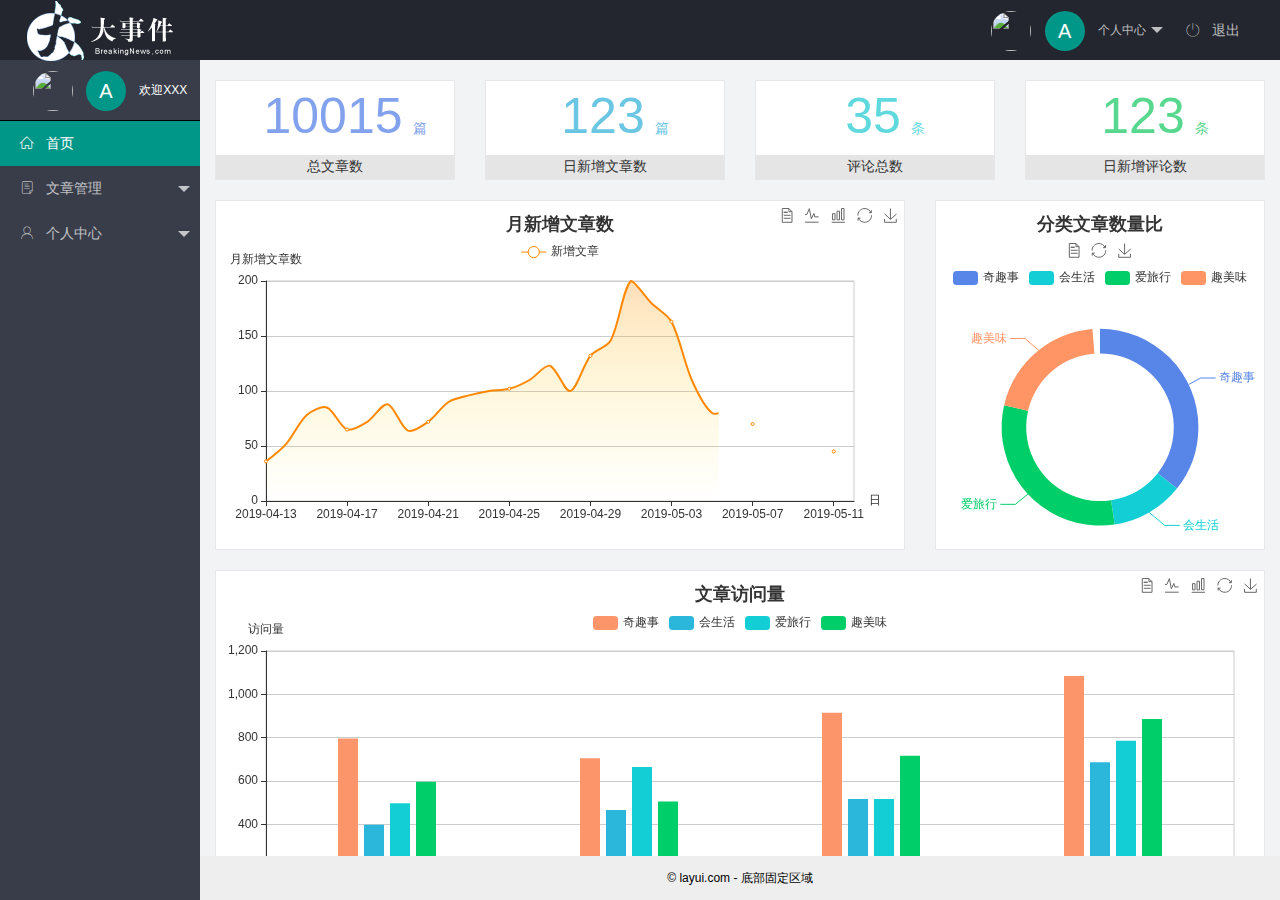
==== index.html @ 3a7b8285 "首页功能完成" ====
<!DOCTYPE html>
<html>

<head>
    <meta charset="utf-8">
    <meta name="viewport" content="width=device-width, initial-scale=1, maximum-scale=1">
    <title>layout 后台大布局 - Layui</title>
    <!-- 导入阿里图标库样式 -->
    <link rel="stylesheet" href="./assets/fonts/iconfont.css">
    <!-- 引入layui.css -->
    <link rel="stylesheet" href="./assets/lib/layui/css/layui.css">
    <!-- 引入本页面css -->
    <link rel="stylesheet" href="./assets/css/index.css">
</head>

<body class="layui-layout-body">
    <div class="layui-layout layui-layout-admin">
        <div class="layui-header">
            <!-- 1. -->
            <div class="layui-logo">
                <img src="./assets/images/logo.png" alt="">
            </div>
            <!-- 头部区域（可配合layui已有的水平导航） -->
            <ul class="layui-nav layui-layout-right">
                <li class="layui-nav-item">
                    <!-- 顶部头像区域 -->
                    <a href="javascript:;" class="userinfo">
                        <img src="http://t.cn/RCzsdCq" class="layui-nav-img">
                        <span class="text-avatar">A</span>
                        个人中心
                    </a>
                    <dl class="layui-nav-child">
                        <dd><a href="">基本资料</a></dd>
                        <dd><a href="">更换头像</a></dd>
                        <dd><a href="">重置密码</a></dd>
                    </dl>
                </li>
                <li class="layui-nav-item">

                    <a href="javascript:;" id="btnLogout">
                        <span class="iconfont icon-tuichu"></span>
                        退出
                    </a>
                </li>
            </ul>
        </div>

        <div class="layui-side layui-bg-black">
            <div class="layui-side-scroll">
                <!-- 侧边头像栏 -->
                <div class="userinfo">
                    <img src="http://t.cn/RCzsdCq" class="layui-nav-img">
                    <span class="text-avatar">A</span>
                    <span id="welcome">欢迎XXX</span>
                </div>
                <!-- 左侧导航区域（可配合layui已有的垂直导航） -->
                <ul class="layui-nav layui-nav-tree" lay-filter="test" lay-shrink="all">
                    <li class="layui-nav-item layui-this">
                        <a href="/home/dashboard.html" target="fm">
                            <span class="iconfont icon-home"></span>
                            首页
                        </a>
                    </li>
                    <!-- 删除类,不让默认展开,layui-nav-itemed -->
                    <li class="layui-nav-item">
                        <a class="" href="javascript:;">
                            <span class="iconfont icon-16"></span>
                            文章管理
                        </a>
                        <dl class="layui-nav-child">
                            <dd><a href="javascript:;"><i class="layui-icon layui-icon-app"></i>文章类别</a></dd>
                            <dd><a href="javascript:;"><i class="layui-icon layui-icon-app"></i>文章列表</a></dd>
                            <dd><a href="javascript:;"><i class="layui-icon layui-icon-app"></i>发表文章</a></dd>

                        </dl>
                    </li>
                    <li class="layui-nav-item">
                        <a href="javascript:;">
                            <span class="iconfont icon-user"></span>
                            个人中心
                        </a>
                        <dl class="layui-nav-child">
                            <dd><a href="javascript:;"><i class="layui-icon layui-icon-app"></i>基本资料</a></dd>
                            <dd><a href="javascript:;"><i class="layui-icon layui-icon-app"></i>更换头像</a></dd>
                            <dd><a href="javascript:;"><i class="layui-icon layui-icon-app"></i>重置密码</a></dd>

                        </dl>
                    </li>
                </ul>
            </div>
        </div>

        <div class="layui-body">
            <!-- 内容主体区域 -->
            <iframe name="fm" src="./home/dashboard.html" frameborder="0"></iframe>
        </div>

        <div class="layui-footer">
            <!-- 底部固定区域 -->
            © layui.com - 底部固定区域
        </div>
    </div>
    <!-- 1.引入layui.all.js -->
    <script src="./assets/lib/layui/layui.all.js"></script>
    <!-- 2.引入jQuery -->
    <script src="./assets/lib/jquery.js"></script>
    <!-- 3.引入baseAPI -->
    <script src="./assets/js/baseAPI.js"></script>
    <!-- 4.引入本页面对应的js -->
    <script src="./assets/js/index.js"></script>

</body>

</html>
---- assets/fonts/iconfont.css ----
@font-face {font-family: "iconfont";
  src: url('iconfont.eot?t=1576139966484'); /* IE9 */
  src: url('iconfont.eot?t=1576139966484#iefix') format('embedded-opentype'), /* IE6-IE8 */
  url('[data-uri]') format('woff2'),
  url('iconfont.woff?t=1576139966484') format('woff'),
  url('iconfont.ttf?t=1576139966484') format('truetype'), /* chrome, firefox, opera, Safari, Android, iOS 4.2+ */
  url('iconfont.svg?t=1576139966484#iconfont') format('svg'); /* iOS 4.1- */
}

.iconfont {
  font-family: "iconfont" !important;
  font-size: 16px;
  font-style: normal;
  -webkit-font-smoothing: antialiased;
  -moz-osx-font-smoothing: grayscale;
}

.icon-home:before {
  content: "\e6a9";
}

.icon-user:before {
  content: "\e614";
}

.icon-pinglun:before {
  content: "\e616";
}

.icon-tuichu:before {
  content: "\e865";
}

.icon-16:before {
  content: "\e615";
}
---- assets/lib/layui/css/layui.css ----
/** layui-v2.5.5 MIT License By https://www.layui.com */
 .layui-inline,img{display:inline-block;vertical-align:middle}h1,h2,h3,h4,h5,h6{font-weight:400}.layui-edge,.layui-header,.layui-inline,.layui-main{position:relative}.layui-body,.layui-edge,.layui-elip{overflow:hidden}.layui-btn,.layui-edge,.layui-inline,img{vertical-align:middle}.layui-btn,.layui-disabled,.layui-icon,.layui-unselect{-moz-user-select:none;-webkit-user-select:none;-ms-user-select:none}.layui-elip,.layui-form-checkbox span,.layui-form-pane .layui-form-label{text-overflow:ellipsis;white-space:nowrap}.layui-breadcrumb,.layui-tree-btnGroup{visibility:hidden}blockquote,body,button,dd,div,dl,dt,form,h1,h2,h3,h4,h5,h6,input,li,ol,p,pre,td,textarea,th,ul{margin:0;padding:0;-webkit-tap-highlight-color:rgba(0,0,0,0)}a:active,a:hover{outline:0}img{border:none}li{list-style:none}table{border-collapse:collapse;border-spacing:0}h4,h5,h6{font-size:100%}button,input,optgroup,option,select,textarea{font-family:inherit;font-size:inherit;font-style:inherit;font-weight:inherit;outline:0}pre{white-space:pre-wrap;white-space:-moz-pre-wrap;white-space:-pre-wrap;white-space:-o-pre-wrap;word-wrap:break-word}body{line-height:24px;font:14px Helvetica Neue,Helvetica,PingFang SC,Tahoma,Arial,sans-serif}hr{height:1px;margin:10px 0;border:0;clear:both}a{color:#333;text-decoration:none}a:hover{color:#777}a cite{font-style:normal;*cursor:pointer}.layui-border-box,.layui-border-box *{box-sizing:border-box}.layui-box,.layui-box *{box-sizing:content-box}.layui-clear{clear:both;*zoom:1}.layui-clear:after{content:'\20';clear:both;*zoom:1;display:block;height:0}.layui-inline{*display:inline;*zoom:1}.layui-edge{display:inline-block;width:0;height:0;border-width:6px;border-style:dashed;border-color:transparent}.layui-edge-top{top:-4px;border-bottom-color:#999;border-bottom-style:solid}.layui-edge-right{border-left-color:#999;border-left-style:solid}.layui-edge-bottom{top:2px;border-top-color:#999;border-top-style:solid}.layui-edge-left{border-right-color:#999;border-right-style:solid}.layui-disabled,.layui-disabled:hover{color:#d2d2d2!important;cursor:not-allowed!important}.layui-circle{border-radius:100%}.layui-show{display:block!important}.layui-hide{display:none!important}@font-face{font-family:layui-icon;src:url(../font/iconfont.eot?v=250);src:url(../font/iconfont.eot?v=250#iefix) format('embedded-opentype'),url(../font/iconfont.woff2?v=250) format('woff2'),url(../font/iconfont.woff?v=250) format('woff'),url(../font/iconfont.ttf?v=250) format('truetype'),url(../font/iconfont.svg?v=250#layui-icon) format('svg')}.layui-icon{font-family:layui-icon!important;font-size:16px;font-style:normal;-webkit-font-smoothing:antialiased;-moz-osx-font-smoothing:grayscale}.layui-icon-reply-fill:before{content:"\e611"}.layui-icon-set-fill:before{content:"\e614"}.layui-icon-menu-fill:before{content:"\e60f"}.layui-icon-search:before{content:"\e615"}.layui-icon-share:before{content:"\e641"}.layui-icon-set-sm:before{content:"\e620"}.layui-icon-engine:before{content:"\e628"}.layui-icon-close:before{content:"\1006"}.layui-icon-close-fill:before{content:"\1007"}.layui-icon-chart-screen:before{content:"\e629"}.layui-icon-star:before{content:"\e600"}.layui-icon-circle-dot:before{content:"\e617"}.layui-icon-chat:before{content:"\e606"}.layui-icon-release:before{content:"\e609"}.layui-icon-list:before{content:"\e60a"}.layui-icon-chart:before{content:"\e62c"}.layui-icon-ok-circle:before{content:"\1005"}.layui-icon-layim-theme:before{content:"\e61b"}.layui-icon-table:before{content:"\e62d"}.layui-icon-right:before{content:"\e602"}.layui-icon-left:before{content:"\e603"}.layui-icon-cart-simple:before{content:"\e698"}.layui-icon-face-cry:before{content:"\e69c"}.layui-icon-face-smile:before{content:"\e6af"}.layui-icon-survey:before{content:"\e6b2"}.layui-icon-tree:before{content:"\e62e"}.layui-icon-upload-circle:before{content:"\e62f"}.layui-icon-add-circle:before{content:"\e61f"}.layui-icon-download-circle:before{content:"\e601"}.layui-icon-templeate-1:before{content:"\e630"}.layui-icon-util:before{content:"\e631"}.layui-icon-face-surprised:before{content:"\e664"}.layui-icon-edit:before{content:"\e642"}.layui-icon-speaker:before{content:"\e645"}.layui-icon-down:before{content:"\e61a"}.layui-icon-file:before{content:"\e621"}.layui-icon-layouts:before{content:"\e632"}.layui-icon-rate-half:before{content:"\e6c9"}.layui-icon-add-circle-fine:before{content:"\e608"}.layui-icon-prev-circle:before{content:"\e633"}.layui-icon-read:before{content:"\e705"}.layui-icon-404:before{content:"\e61c"}.layui-icon-carousel:before{content:"\e634"}.layui-icon-help:before{content:"\e607"}.layui-icon-code-circle:before{content:"\e635"}.layui-icon-water:before{content:"\e636"}.layui-icon-username:before{content:"\e66f"}.layui-icon-find-fill:before{content:"\e670"}.layui-icon-about:before{content:"\e60b"}.layui-icon-location:before{content:"\e715"}.layui-icon-up:before{content:"\e619"}.layui-icon-pause:before{content:"\e651"}.layui-icon-date:before{content:"\e637"}.layui-icon-layim-uploadfile:before{content:"\e61d"}.layui-icon-delete:before{content:"\e640"}.layui-icon-play:before{content:"\e652"}.layui-icon-top:before{content:"\e604"}.layui-icon-friends:before{content:"\e612"}.layui-icon-refresh-3:before{content:"\e9aa"}.layui-icon-ok:before{content:"\e605"}.layui-icon-layer:before{content:"\e638"}.layui-icon-face-smile-fine:before{content:"\e60c"}.layui-icon-dollar:before{content:"\e659"}.layui-icon-group:before{content:"\e613"}.layui-icon-layim-download:before{content:"\e61e"}.layui-icon-picture-fine:before{content:"\e60d"}.layui-icon-link:before{content:"\e64c"}.layui-icon-diamond:before{content:"\e735"}.layui-icon-log:before{content:"\e60e"}.layui-icon-rate-solid:before{content:"\e67a"}.layui-icon-fonts-del:before{content:"\e64f"}.layui-icon-unlink:before{content:"\e64d"}.layui-icon-fonts-clear:before{content:"\e639"}.layui-icon-triangle-r:before{content:"\e623"}.layui-icon-circle:before{content:"\e63f"}.layui-icon-radio:before{content:"\e643"}.layui-icon-align-center:before{content:"\e647"}.layui-icon-align-right:before{content:"\e648"}.layui-icon-align-left:before{content:"\e649"}.layui-icon-loading-1:before{content:"\e63e"}.layui-icon-return:before{content:"\e65c"}.layui-icon-fonts-strong:before{content:"\e62b"}.layui-icon-upload:before{content:"\e67c"}.layui-icon-dialogue:before{content:"\e63a"}.layui-icon-video:before{content:"\e6ed"}.layui-icon-headset:before{content:"\e6fc"}.layui-icon-cellphone-fine:before{content:"\e63b"}.layui-icon-add-1:before{content:"\e654"}.layui-icon-face-smile-b:before{content:"\e650"}.layui-icon-fonts-html:before{content:"\e64b"}.layui-icon-form:before{content:"\e63c"}.layui-icon-cart:before{content:"\e657"}.layui-icon-camera-fill:before{content:"\e65d"}.layui-icon-tabs:before{content:"\e62a"}.layui-icon-fonts-code:before{content:"\e64e"}.layui-icon-fire:before{content:"\e756"}.layui-icon-set:before{content:"\e716"}.layui-icon-fonts-u:before{content:"\e646"}.layui-icon-triangle-d:before{content:"\e625"}.layui-icon-tips:before{content:"\e702"}.layui-icon-picture:before{content:"\e64a"}.layui-icon-more-vertical:before{content:"\e671"}.layui-icon-flag:before{content:"\e66c"}.layui-icon-loading:before{content:"\e63d"}.layui-icon-fonts-i:before{content:"\e644"}.layui-icon-refresh-1:before{content:"\e666"}.layui-icon-rmb:before{content:"\e65e"}.layui-icon-home:before{content:"\e68e"}.layui-icon-user:before{content:"\e770"}.layui-icon-notice:before{content:"\e667"}.layui-icon-login-weibo:before{content:"\e675"}.layui-icon-voice:before{content:"\e688"}.layui-icon-upload-drag:before{content:"\e681"}.layui-icon-login-qq:before{content:"\e676"}.layui-icon-snowflake:before{content:"\e6b1"}.layui-icon-file-b:before{content:"\e655"}.layui-icon-template:before{content:"\e663"}.layui-icon-auz:before{content:"\e672"}.layui-icon-console:before{content:"\e665"}.layui-icon-app:before{content:"\e653"}.layui-icon-prev:before{content:"\e65a"}.layui-icon-website:before{content:"\e7ae"}.layui-icon-next:before{content:"\e65b"}.layui-icon-component:before{content:"\e857"}.layui-icon-more:before{content:"\e65f"}.layui-icon-login-wechat:before{content:"\e677"}.layui-icon-shrink-right:before{content:"\e668"}.layui-icon-spread-left:before{content:"\e66b"}.layui-icon-camera:before{content:"\e660"}.layui-icon-note:before{content:"\e66e"}.layui-icon-refresh:before{content:"\e669"}.layui-icon-female:before{content:"\e661"}.layui-icon-male:before{content:"\e662"}.layui-icon-password:before{content:"\e673"}.layui-icon-senior:before{content:"\e674"}.layui-icon-theme:before{content:"\e66a"}.layui-icon-tread:before{content:"\e6c5"}.layui-icon-praise:before{content:"\e6c6"}.layui-icon-star-fill:before{content:"\e658"}.layui-icon-rate:before{content:"\e67b"}.layui-icon-template-1:before{content:"\e656"}.layui-icon-vercode:before{content:"\e679"}.layui-icon-cellphone:before{content:"\e678"}.layui-icon-screen-full:before{content:"\e622"}.layui-icon-screen-restore:before{content:"\e758"}.layui-icon-cols:before{content:"\e610"}.layui-icon-export:before{content:"\e67d"}.layui-icon-print:before{content:"\e66d"}.layui-icon-slider:before{content:"\e714"}.layui-icon-addition:before{content:"\e624"}.layui-icon-subtraction:before{content:"\e67e"}.layui-icon-service:before{content:"\e626"}.layui-icon-transfer:before{content:"\e691"}.layui-main{width:1140px;margin:0 auto}.layui-header{z-index:1000;height:60px}.layui-header a:hover{transition:all .5s;-webkit-transition:all .5s}.layui-side{position:fixed;left:0;top:0;bottom:0;z-index:999;width:200px;overflow-x:hidden}.layui-side-scroll{position:relative;width:220px;height:100%;overflow-x:hidden}.layui-body{position:absolute;left:200px;right:0;top:0;bottom:0;z-index:998;width:auto;overflow-y:auto;box-sizing:border-box}.layui-layout-body{overflow:hidden}.layui-layout-admin .layui-header{background-color:#23262E}.layui-layout-admin .layui-side{top:60px;width:200px;overflow-x:hidden}.layui-layout-admin .layui-body{position:fixed;top:60px;bottom:44px}.layui-layout-admin .layui-main{width:auto;margin:0 15px}.layui-layout-admin .layui-footer{position:fixed;left:200px;right:0;bottom:0;height:44px;line-height:44px;padding:0 15px;background-color:#eee}.layui-layout-admin .layui-logo{position:absolute;left:0;top:0;width:200px;height:100%;line-height:60px;text-align:center;color:#009688;font-size:16px}.layui-layout-admin .layui-header .layui-nav{background:0 0}.layui-layout-left{position:absolute!important;left:200px;top:0}.layui-layout-right{position:absolute!important;right:0;top:0}.layui-container{position:relative;margin:0 auto;padding:0 15px;box-sizing:border-box}.layui-fluid{position:relative;margin:0 auto;padding:0 15px}.layui-row:after,.layui-row:before{content:'';display:block;clear:both}.layui-col-lg1,.layui-col-lg10,.layui-col-lg11,.layui-col-lg12,.layui-col-lg2,.layui-col-lg3,.layui-col-lg4,.layui-col-lg5,.layui-col-lg6,.layui-col-lg7,.layui-col-lg8,.layui-col-lg9,.layui-col-md1,.layui-col-md10,.layui-col-md11,.layui-col-md12,.layui-col-md2,.layui-col-md3,.layui-col-md4,.layui-col-md5,.layui-col-md6,.layui-col-md7,.layui-col-md8,.layui-col-md9,.layui-col-sm1,.layui-col-sm10,.layui-col-sm11,.layui-col-sm12,.layui-col-sm2,.layui-col-sm3,.layui-col-sm4,.layui-col-sm5,.layui-col-sm6,.layui-col-sm7,.layui-col-sm8,.layui-col-sm9,.layui-col-xs1,.layui-col-xs10,.layui-col-xs11,.layui-col-xs12,.layui-col-xs2,.layui-col-xs3,.layui-col-xs4,.layui-col-xs5,.layui-col-xs6,.layui-col-xs7,.layui-col-xs8,.layui-col-xs9{position:relative;display:block;box-sizing:border-box}.layui-col-xs1,.layui-col-xs10,.layui-col-xs11,.layui-col-xs12,.layui-col-xs2,.layui-col-xs3,.layui-col-xs4,.layui-col-xs5,.layui-col-xs6,.layui-col-xs7,.layui-col-xs8,.layui-col-xs9{float:left}.layui-col-xs1{width:8.33333333%}.layui-col-xs2{width:16.66666667%}.layui-col-xs3{width:25%}.layui-col-xs4{width:33.33333333%}.layui-col-xs5{width:41.66666667%}.layui-col-xs6{width:50%}.layui-col-xs7{width:58.33333333%}.layui-col-xs8{width:66.66666667%}.layui-col-xs9{width:75%}.layui-col-xs10{width:83.33333333%}.layui-col-xs11{width:91.66666667%}.layui-col-xs12{width:100%}.layui-col-xs-offset1{margin-left:8.33333333%}.layui-col-xs-offset2{margin-left:16.66666667%}.layui-col-xs-offset3{margin-left:25%}.layui-col-xs-offset4{margin-left:33.33333333%}.layui-col-xs-offset5{margin-left:41.66666667%}.layui-col-xs-offset6{margin-left:50%}.layui-col-xs-offset7{margin-left:58.33333333%}.layui-col-xs-offset8{margin-left:66.66666667%}.layui-col-xs-offset9{margin-left:75%}.layui-col-xs-offset10{margin-left:83.33333333%}.layui-col-xs-offset11{margin-left:91.66666667%}.layui-col-xs-offset12{margin-left:100%}@media screen and (max-width:768px){.layui-hide-xs{display:none!important}.layui-show-xs-block{display:block!important}.layui-show-xs-inline{display:inline!important}.layui-show-xs-inline-block{display:inline-block!important}}@media screen and (min-width:768px){.layui-container{width:750px}.layui-hide-sm{display:none!important}.layui-show-sm-block{display:block!important}.layui-show-sm-inline{display:inline!important}.layui-show-sm-inline-block{display:inline-block!important}.layui-col-sm1,.layui-col-sm10,.layui-col-sm11,.layui-col-sm12,.layui-col-sm2,.layui-col-sm3,.layui-col-sm4,.layui-col-sm5,.layui-col-sm6,.layui-col-sm7,.layui-col-sm8,.layui-col-sm9{float:left}.layui-col-sm1{width:8.33333333%}.layui-col-sm2{width:16.66666667%}.layui-col-sm3{width:25%}.layui-col-sm4{width:33.33333333%}.layui-col-sm5{width:41.66666667%}.layui-col-sm6{width:50%}.layui-col-sm7{width:58.33333333%}.layui-col-sm8{width:66.66666667%}.layui-col-sm9{width:75%}.layui-col-sm10{width:83.33333333%}.layui-col-sm11{width:91.66666667%}.layui-col-sm12{width:100%}.layui-col-sm-offset1{margin-left:8.33333333%}.layui-col-sm-offset2{margin-left:16.66666667%}.layui-col-sm-offset3{margin-left:25%}.layui-col-sm-offset4{margin-left:33.33333333%}.layui-col-sm-offset5{margin-left:41.66666667%}.layui-col-sm-offset6{margin-left:50%}.layui-col-sm-offset7{margin-left:58.33333333%}.layui-col-sm-offset8{margin-left:66.66666667%}.layui-col-sm-offset9{margin-left:75%}.layui-col-sm-offset10{margin-left:83.33333333%}.layui-col-sm-offset11{margin-left:91.66666667%}.layui-col-sm-offset12{margin-left:100%}}@media screen and (min-width:992px){.layui-container{width:970px}.layui-hide-md{display:none!important}.layui-show-md-block{display:block!important}.layui-show-md-inline{display:inline!important}.layui-show-md-inline-block{display:inline-block!important}.layui-col-md1,.layui-col-md10,.layui-col-md11,.layui-col-md12,.layui-col-md2,.layui-col-md3,.layui-col-md4,.layui-col-md5,.layui-col-md6,.layui-col-md7,.layui-col-md8,.layui-col-md9{float:left}.layui-col-md1{width:8.33333333%}.layui-col-md2{width:16.66666667%}.layui-col-md3{width:25%}.layui-col-md4{width:33.33333333%}.layui-col-md5{width:41.66666667%}.layui-col-md6{width:50%}.layui-col-md7{width:58.33333333%}.layui-col-md8{width:66.66666667%}.layui-col-md9{width:75%}.layui-col-md10{width:83.33333333%}.layui-col-md11{width:91.66666667%}.layui-col-md12{width:100%}.layui-col-md-offset1{margin-left:8.33333333%}.layui-col-md-offset2{margin-left:16.66666667%}.layui-col-md-offset3{margin-left:25%}.layui-col-md-offset4{margin-left:33.33333333%}.layui-col-md-offset5{margin-left:41.66666667%}.layui-col-md-offset6{margin-left:50%}.layui-col-md-offset7{margin-left:58.33333333%}.layui-col-md-offset8{margin-left:66.66666667%}.layui-col-md-offset9{margin-left:75%}.layui-col-md-offset10{margin-left:83.33333333%}.layui-col-md-offset11{margin-left:91.66666667%}.layui-col-md-offset12{margin-left:100%}}@media screen and (min-width:1200px){.layui-container{width:1170px}.layui-hide-lg{display:none!important}.layui-show-lg-block{display:block!important}.layui-show-lg-inline{display:inline!important}.layui-show-lg-inline-block{display:inline-block!important}.layui-col-lg1,.layui-col-lg10,.layui-col-lg11,.layui-col-lg12,.layui-col-lg2,.layui-col-lg3,.layui-col-lg4,.layui-col-lg5,.layui-col-lg6,.layui-col-lg7,.layui-col-lg8,.layui-col-lg9{float:left}.layui-col-lg1{width:8.33333333%}.layui-col-lg2{width:16.66666667%}.layui-col-lg3{width:25%}.layui-col-lg4{width:33.33333333%}.layui-col-lg5{width:41.66666667%}.layui-col-lg6{width:50%}.layui-col-lg7{width:58.33333333%}.layui-col-lg8{width:66.66666667%}.layui-col-lg9{width:75%}.layui-col-lg10{width:83.33333333%}.layui-col-lg11{width:91.66666667%}.layui-col-lg12{width:100%}.layui-col-lg-offset1{margin-left:8.33333333%}.layui-col-lg-offset2{margin-left:16.66666667%}.layui-col-lg-offset3{margin-left:25%}.layui-col-lg-offset4{margin-left:33.33333333%}.layui-col-lg-offset5{margin-left:41.66666667%}.layui-col-lg-offset6{margin-left:50%}.layui-col-lg-offset7{margin-left:58.33333333%}.layui-col-lg-offset8{margin-left:66.66666667%}.layui-col-lg-offset9{margin-left:75%}.layui-col-lg-offset10{margin-left:83.33333333%}.layui-col-lg-offset11{margin-left:91.66666667%}.layui-col-lg-offset12{margin-left:100%}}.layui-col-space1{margin:-.5px}.layui-col-space1>*{padding:.5px}.layui-col-space3{margin:-1.5px}.layui-col-space3>*{padding:1.5px}.layui-col-space5{margin:-2.5px}.layui-col-space5>*{padding:2.5px}.layui-col-space8{margin:-3.5px}.layui-col-space8>*{padding:3.5px}.layui-col-space10{margin:-5px}.layui-col-space10>*{padding:5px}.layui-col-space12{margin:-6px}.layui-col-space12>*{padding:6px}.layui-col-space15{margin:-7.5px}.layui-col-space15>*{padding:7.5px}.layui-col-space18{margin:-9px}.layui-col-space18>*{padding:9px}.layui-col-space20{margin:-10px}.layui-col-space20>*{padding:10px}.layui-col-space22{margin:-11px}.layui-col-space22>*{padding:11px}.layui-col-space25{margin:-12.5px}.layui-col-space25>*{padding:12.5px}.layui-col-space30{margin:-15px}.layui-col-space30>*{padding:15px}.layui-btn,.layui-input,.layui-select,.layui-textarea,.layui-upload-button{outline:0;-webkit-appearance:none;transition:all .3s;-webkit-transition:all .3s;box-sizing:border-box}.layui-elem-quote{margin-bottom:10px;padding:15px;line-height:22px;border-left:5px solid #009688;border-radius:0 2px 2px 0;background-color:#f2f2f2}.layui-quote-nm{border-style:solid;border-width:1px 1px 1px 5px;background:0 0}.layui-elem-field{margin-bottom:10px;padding:0;border-width:1px;border-style:solid}.layui-elem-field legend{margin-left:20px;padding:0 10px;font-size:20px;font-weight:300}.layui-field-title{margin:10px 0 20px;border-width:1px 0 0}.layui-field-box{padding:10px 15px}.layui-field-title .layui-field-box{padding:10px 0}.layui-progress{position:relative;height:6px;border-radius:20px;background-color:#e2e2e2}.layui-progress-bar{position:absolute;left:0;top:0;width:0;max-width:100%;height:6px;border-radius:20px;text-align:right;background-color:#5FB878;transition:all .3s;-webkit-transition:all .3s}.layui-progress-big,.layui-progress-big .layui-progress-bar{height:18px;line-height:18px}.layui-progress-text{position:relative;top:-20px;line-height:18px;font-size:12px;color:#666}.layui-progress-big .layui-progress-text{position:static;padding:0 10px;color:#fff}.layui-collapse{border-width:1px;border-style:solid;border-radius:2px}.layui-colla-content,.layui-colla-item{border-top-width:1px;border-top-style:solid}.layui-colla-item:first-child{border-top:none}.layui-colla-title{position:relative;height:42px;line-height:42px;padding:0 15px 0 35px;color:#333;background-color:#f2f2f2;cursor:pointer;font-size:14px;overflow:hidden}.layui-colla-content{display:none;padding:10px 15px;line-height:22px;color:#666}.layui-colla-icon{position:absolute;left:15px;top:0;font-size:14px}.layui-card{margin-bottom:15px;border-radius:2px;background-color:#fff;box-shadow:0 1px 2px 0 rgba(0,0,0,.05)}.layui-card:last-child{margin-bottom:0}.layui-card-header{position:relative;height:42px;line-height:42px;padding:0 15px;border-bottom:1px solid #f6f6f6;color:#333;border-radius:2px 2px 0 0;font-size:14px}.layui-bg-black,.layui-bg-blue,.layui-bg-cyan,.layui-bg-green,.layui-bg-orange,.layui-bg-red{color:#fff!important}.layui-card-body{position:relative;padding:10px 15px;line-height:24px}.layui-card-body[pad15]{padding:15px}.layui-card-body[pad20]{padding:20px}.layui-card-body .layui-table{margin:5px 0}.layui-card .layui-tab{margin:0}.layui-panel-window{position:relative;padding:15px;border-radius:0;border-top:5px solid #E6E6E6;background-color:#fff}.layui-auxiliar-moving{position:fixed;left:0;right:0;top:0;bottom:0;width:100%;height:100%;background:0 0;z-index:9999999999}.layui-form-label,.layui-form-mid,.layui-form-select,.layui-input-block,.layui-input-inline,.layui-textarea{position:relative}.layui-bg-red{background-color:#FF5722!important}.layui-bg-orange{background-color:#FFB800!important}.layui-bg-green{background-color:#009688!important}.layui-bg-cyan{background-color:#2F4056!important}.layui-bg-blue{background-color:#1E9FFF!important}.layui-bg-black{background-color:#393D49!important}.layui-bg-gray{background-color:#eee!important;color:#666!important}.layui-badge-rim,.layui-colla-content,.layui-colla-item,.layui-collapse,.layui-elem-field,.layui-form-pane .layui-form-item[pane],.layui-form-pane .layui-form-label,.layui-input,.layui-layedit,.layui-layedit-tool,.layui-quote-nm,.layui-select,.layui-tab-bar,.layui-tab-card,.layui-tab-title,.layui-tab-title .layui-this:after,.layui-textarea{border-color:#e6e6e6}.layui-timeline-item:before,hr{background-color:#e6e6e6}.layui-text{line-height:22px;font-size:14px;color:#666}.layui-text h1,.layui-text h2,.layui-text h3{font-weight:500;color:#333}.layui-text h1{font-size:30px}.layui-text h2{font-size:24px}.layui-text h3{font-size:18px}.layui-text a:not(.layui-btn){color:#01AAED}.layui-text a:not(.layui-btn):hover{text-decoration:underline}.layui-text ul{padding:5px 0 5px 15px}.layui-text ul li{margin-top:5px;list-style-type:disc}.layui-text em,.layui-word-aux{color:#999!important;padding:0 5px!important}.layui-btn{display:inline-block;height:38px;line-height:38px;padding:0 18px;background-color:#009688;color:#fff;white-space:nowrap;text-align:center;font-size:14px;border:none;border-radius:2px;cursor:pointer}.layui-btn:hover{opacity:.8;filter:alpha(opacity=80);color:#fff}.layui-btn:active{opacity:1;filter:alpha(opacity=100)}.layui-btn+.layui-btn{margin-left:10px}.layui-btn-container{font-size:0}.layui-btn-container .layui-btn{margin-right:10px;margin-bottom:10px}.layui-btn-container .layui-btn+.layui-btn{margin-left:0}.layui-table .layui-btn-container .layui-btn{margin-bottom:9px}.layui-btn-radius{border-radius:100px}.layui-btn .layui-icon{margin-right:3px;font-size:18px;vertical-align:bottom;vertical-align:middle\9}.layui-btn-primary{border:1px solid #C9C9C9;background-color:#fff;color:#555}.layui-btn-primary:hover{border-color:#009688;color:#333}.layui-btn-normal{background-color:#1E9FFF}.layui-btn-warm{background-color:#FFB800}.layui-btn-danger{background-color:#FF5722}.layui-btn-checked{background-color:#5FB878}.layui-btn-disabled,.layui-btn-disabled:active,.layui-btn-disabled:hover{border:1px solid #e6e6e6;background-color:#FBFBFB;color:#C9C9C9;cursor:not-allowed;opacity:1}.layui-btn-lg{height:44px;line-height:44px;padding:0 25px;font-size:16px}.layui-btn-sm{height:30px;line-height:30px;padding:0 10px;font-size:12px}.layui-btn-sm i{font-size:16px!important}.layui-btn-xs{height:22px;line-height:22px;padding:0 5px;font-size:12px}.layui-btn-xs i{font-size:14px!important}.layui-btn-group{display:inline-block;vertical-align:middle;font-size:0}.layui-btn-group .layui-btn{margin-left:0!important;margin-right:0!important;border-left:1px solid rgba(255,255,255,.5);border-radius:0}.layui-btn-group .layui-btn-primary{border-left:none}.layui-btn-group .layui-btn-primary:hover{border-color:#C9C9C9;color:#009688}.layui-btn-group .layui-btn:first-child{border-left:none;border-radius:2px 0 0 2px}.layui-btn-group .layui-btn-primary:first-child{border-left:1px solid #c9c9c9}.layui-btn-group .layui-btn:last-child{border-radius:0 2px 2px 0}.layui-btn-group .layui-btn+.layui-btn{margin-left:0}.layui-btn-group+.layui-btn-group{margin-left:10px}.layui-btn-fluid{width:100%}.layui-input,.layui-select,.layui-textarea{height:38px;line-height:1.3;line-height:38px\9;border-width:1px;border-style:solid;background-color:#fff;border-radius:2px}.layui-input::-webkit-input-placeholder,.layui-select::-webkit-input-placeholder,.layui-textarea::-webkit-input-placeholder{line-height:1.3}.layui-input,.layui-textarea{display:block;width:100%;padding-left:10px}.layui-input:hover,.layui-textarea:hover{border-color:#D2D2D2!important}.layui-input:focus,.layui-textarea:focus{border-color:#C9C9C9!important}.layui-textarea{min-height:100px;height:auto;line-height:20px;padding:6px 10px;resize:vertical}.layui-select{padding:0 10px}.layui-form input[type=checkbox],.layui-form input[type=radio],.layui-form select{display:none}.layui-form [lay-ignore]{display:initial}.layui-form-item{margin-bottom:15px;clear:both;*zoom:1}.layui-form-item:after{content:'\20';clear:both;*zoom:1;display:block;height:0}.layui-form-label{float:left;display:block;padding:9px 15px;width:80px;font-weight:400;line-height:20px;text-align:right}.layui-form-label-col{display:block;float:none;padding:9px 0;line-height:20px;text-align:left}.layui-form-item .layui-inline{margin-bottom:5px;margin-right:10px}.layui-input-block{margin-left:110px;min-height:36px}.layui-input-inline{display:inline-block;vertical-align:middle}.layui-form-item .layui-input-inline{float:left;width:190px;margin-right:10px}.layui-form-text .layui-input-inline{width:auto}.layui-form-mid{float:left;display:block;padding:9px 0!important;line-height:20px;margin-right:10px}.layui-form-danger+.layui-form-select .layui-input,.layui-form-danger:focus{border-color:#FF5722!important}.layui-form-select .layui-input{padding-right:30px;cursor:pointer}.layui-form-select .layui-edge{position:absolute;right:10px;top:50%;margin-top:-3px;cursor:pointer;border-width:6px;border-top-color:#c2c2c2;border-top-style:solid;transition:all .3s;-webkit-transition:all .3s}.layui-form-select dl{display:none;position:absolute;left:0;top:42px;padding:5px 0;z-index:899;min-width:100%;border:1px solid #d2d2d2;max-height:300px;overflow-y:auto;background-color:#fff;border-radius:2px;box-shadow:0 2px 4px rgba(0,0,0,.12);box-sizing:border-box}.layui-form-select dl dd,.layui-form-select dl dt{padding:0 10px;line-height:36px;white-space:nowrap;overflow:hidden;text-overflow:ellipsis}.layui-form-select dl dt{font-size:12px;color:#999}.layui-form-select dl dd{cursor:pointer}.layui-form-select dl dd:hover{background-color:#f2f2f2;-webkit-transition:.5s all;transition:.5s all}.layui-form-select .layui-select-group dd{padding-left:20px}.layui-form-select dl dd.layui-select-tips{padding-left:10px!important;color:#999}.layui-form-select dl dd.layui-this{background-color:#5FB878;color:#fff}.layui-form-checkbox,.layui-form-select dl dd.layui-disabled{background-color:#fff}.layui-form-selected dl{display:block}.layui-form-checkbox,.layui-form-checkbox *,.layui-form-switch{display:inline-block;vertical-align:middle}.layui-form-selected .layui-edge{margin-top:-9px;-webkit-transform:rotate(180deg);transform:rotate(180deg);margin-top:-3px\9}:root .layui-form-selected .layui-edge{margin-top:-9px\0/IE9}.layui-form-selectup dl{top:auto;bottom:42px}.layui-select-none{margin:5px 0;text-align:center;color:#999}.layui-select-disabled .layui-disabled{border-color:#eee!important}.layui-select-disabled .layui-edge{border-top-color:#d2d2d2}.layui-form-checkbox{position:relative;height:30px;line-height:30px;margin-right:10px;padding-right:30px;cursor:pointer;font-size:0;-webkit-transition:.1s linear;transition:.1s linear;box-sizing:border-box}.layui-form-checkbox span{padding:0 10px;height:100%;font-size:14px;border-radius:2px 0 0 2px;background-color:#d2d2d2;color:#fff;overflow:hidden}.layui-form-checkbox:hover span{background-color:#c2c2c2}.layui-form-checkbox i{position:absolute;right:0;top:0;width:30px;height:28px;border:1px solid #d2d2d2;border-left:none;border-radius:0 2px 2px 0;color:#fff;font-size:20px;text-align:center}.layui-form-checkbox:hover i{border-color:#c2c2c2;color:#c2c2c2}.layui-form-checked,.layui-form-checked:hover{border-color:#5FB878}.layui-form-checked span,.layui-form-checked:hover span{background-color:#5FB878}.layui-form-checked i,.layui-form-checked:hover i{color:#5FB878}.layui-form-item .layui-form-checkbox{margin-top:4px}.layui-form-checkbox[lay-skin=primary]{height:auto!important;line-height:normal!important;min-width:18px;min-height:18px;border:none!important;margin-right:0;padding-left:28px;padding-right:0;background:0 0}.layui-form-checkbox[lay-skin=primary] span{padding-left:0;padding-right:15px;line-height:18px;background:0 0;color:#666}.layui-form-checkbox[lay-skin=primary] i{right:auto;left:0;width:16px;height:16px;line-height:16px;border:1px solid #d2d2d2;font-size:12px;border-radius:2px;background-color:#fff;-webkit-transition:.1s linear;transition:.1s linear}.layui-form-checkbox[lay-skin=primary]:hover i{border-color:#5FB878;color:#fff}.layui-form-checked[lay-skin=primary] i{border-color:#5FB878!important;background-color:#5FB878;color:#fff}.layui-checkbox-disbaled[lay-skin=primary] span{background:0 0!important;color:#c2c2c2}.layui-checkbox-disbaled[lay-skin=primary]:hover i{border-color:#d2d2d2}.layui-form-item .layui-form-checkbox[lay-skin=primary]{margin-top:10px}.layui-form-switch{position:relative;height:22px;line-height:22px;min-width:35px;padding:0 5px;margin-top:8px;border:1px solid #d2d2d2;border-radius:20px;cursor:pointer;background-color:#fff;-webkit-transition:.1s linear;transition:.1s linear}.layui-form-switch i{position:absolute;left:5px;top:3px;width:16px;height:16px;border-radius:20px;background-color:#d2d2d2;-webkit-transition:.1s linear;transition:.1s linear}.layui-form-switch em{position:relative;top:0;width:25px;margin-left:21px;padding:0!important;text-align:center!important;color:#999!important;font-style:normal!important;font-size:12px}.layui-form-onswitch{border-color:#5FB878;background-color:#5FB878}.layui-checkbox-disbaled,.layui-checkbox-disbaled i{border-color:#e2e2e2!important}.layui-form-onswitch i{left:100%;margin-left:-21px;background-color:#fff}.layui-form-onswitch em{margin-left:5px;margin-right:21px;color:#fff!important}.layui-checkbox-disbaled span{background-color:#e2e2e2!important}.layui-checkbox-disbaled:hover i{color:#fff!important}[lay-radio]{display:none}.layui-form-radio,.layui-form-radio *{display:inline-block;vertical-align:middle}.layui-form-radio{line-height:28px;margin:6px 10px 0 0;padding-right:10px;cursor:pointer;font-size:0}.layui-form-radio *{font-size:14px}.layui-form-radio>i{margin-right:8px;font-size:22px;color:#c2c2c2}.layui-form-radio>i:hover,.layui-form-radioed>i{color:#5FB878}.layui-radio-disbaled>i{color:#e2e2e2!important}.layui-form-pane .layui-form-label{width:110px;padding:8px 15px;height:38px;line-height:20px;border-width:1px;border-style:solid;border-radius:2px 0 0 2px;text-align:center;background-color:#FBFBFB;overflow:hidden;box-sizing:border-box}.layui-form-pane .layui-input-inline{margin-left:-1px}.layui-form-pane .layui-input-block{margin-left:110px;left:-1px}.layui-form-pane .layui-input{border-radius:0 2px 2px 0}.layui-form-pane .layui-form-text .layui-form-label{float:none;width:100%;border-radius:2px;box-sizing:border-box;text-align:left}.layui-form-pane .layui-form-text .layui-input-inline{display:block;margin:0;top:-1px;clear:both}.layui-form-pane .layui-form-text .layui-input-block{margin:0;left:0;top:-1px}.layui-form-pane .layui-form-text .layui-textarea{min-height:100px;border-radius:0 0 2px 2px}.layui-form-pane .layui-form-checkbox{margin:4px 0 4px 10px}.layui-form-pane .layui-form-radio,.layui-form-pane .layui-form-switch{margin-top:6px;margin-left:10px}.layui-form-pane .layui-form-item[pane]{position:relative;border-width:1px;border-style:solid}.layui-form-pane .layui-form-item[pane] .layui-form-label{position:absolute;left:0;top:0;height:100%;border-width:0 1px 0 0}.layui-form-pane .layui-form-item[pane] .layui-input-inline{margin-left:110px}@media screen and (max-width:450px){.layui-form-item .layui-form-label{text-overflow:ellipsis;overflow:hidden;white-space:nowrap}.layui-form-item .layui-inline{display:block;margin-right:0;margin-bottom:20px;clear:both}.layui-form-item .layui-inline:after{content:'\20';clear:both;display:block;height:0}.layui-form-item .layui-input-inline{display:block;float:none;left:-3px;width:auto;margin:0 0 10px 112px}.layui-form-item .layui-input-inline+.layui-form-mid{margin-left:110px;top:-5px;padding:0}.layui-form-item .layui-form-checkbox{margin-right:5px;margin-bottom:5px}}.layui-layedit{border-width:1px;border-style:solid;border-radius:2px}.layui-layedit-tool{padding:3px 5px;border-bottom-width:1px;border-bottom-style:solid;font-size:0}.layedit-tool-fixed{position:fixed;top:0;border-top:1px solid #e2e2e2}.layui-layedit-tool .layedit-tool-mid,.layui-layedit-tool .layui-icon{display:inline-block;vertical-align:middle;text-align:center;font-size:14px}.layui-layedit-tool .layui-icon{position:relative;width:32px;height:30px;line-height:30px;margin:3px 5px;color:#777;cursor:pointer;border-radius:2px}.layui-layedit-tool .layui-icon:hover{color:#393D49}.layui-layedit-tool .layui-icon:active{color:#000}.layui-layedit-tool .layedit-tool-active{background-color:#e2e2e2;color:#000}.layui-layedit-tool .layui-disabled,.layui-layedit-tool .layui-disabled:hover{color:#d2d2d2;cursor:not-allowed}.layui-layedit-tool .layedit-tool-mid{width:1px;height:18px;margin:0 10px;background-color:#d2d2d2}.layedit-tool-html{width:50px!important;font-size:30px!important}.layedit-tool-b,.layedit-tool-code,.layedit-tool-help{font-size:16px!important}.layedit-tool-d,.layedit-tool-face,.layedit-tool-image,.layedit-tool-unlink{font-size:18px!important}.layedit-tool-image input{position:absolute;font-size:0;left:0;top:0;width:100%;height:100%;opacity:.01;filter:Alpha(opacity=1);cursor:pointer}.layui-layedit-iframe iframe{display:block;width:100%}#LAY_layedit_code{overflow:hidden}.layui-laypage{display:inline-block;*display:inline;*zoom:1;vertical-align:middle;margin:10px 0;font-size:0}.layui-laypage>a:first-child,.layui-laypage>a:first-child em{border-radius:2px 0 0 2px}.layui-laypage>a:last-child,.layui-laypage>a:last-child em{border-radius:0 2px 2px 0}.layui-laypage>:first-child{margin-left:0!important}.layui-laypage>:last-child{margin-right:0!important}.layui-laypage a,.layui-laypage button,.layui-laypage input,.layui-laypage select,.layui-laypage span{border:1px solid #e2e2e2}.layui-laypage a,.layui-laypage span{display:inline-block;*display:inline;*zoom:1;vertical-align:middle;padding:0 15px;height:28px;line-height:28px;margin:0 -1px 5px 0;background-color:#fff;color:#333;font-size:12px}.layui-flow-more a *,.layui-laypage input,.layui-table-view select[lay-ignore]{display:inline-block}.layui-laypage a:hover{color:#009688}.layui-laypage em{font-style:normal}.layui-laypage .layui-laypage-spr{color:#999;font-weight:700}.layui-laypage a{text-decoration:none}.layui-laypage .layui-laypage-curr{position:relative}.layui-laypage .layui-laypage-curr em{position:relative;color:#fff}.layui-laypage .layui-laypage-curr .layui-laypage-em{position:absolute;left:-1px;top:-1px;padding:1px;width:100%;height:100%;background-color:#009688}.layui-laypage-em{border-radius:2px}.layui-laypage-next em,.layui-laypage-prev em{font-family:Sim sun;font-size:16px}.layui-laypage .layui-laypage-count,.layui-laypage .layui-laypage-limits,.layui-laypage .layui-laypage-refresh,.layui-laypage .layui-laypage-skip{margin-left:10px;margin-right:10px;padding:0;border:none}.layui-laypage .layui-laypage-limits,.layui-laypage .layui-laypage-refresh{vertical-align:top}.layui-laypage .layui-laypage-refresh i{font-size:18px;cursor:pointer}.layui-laypage select{height:22px;padding:3px;border-radius:2px;cursor:pointer}.layui-laypage .layui-laypage-skip{height:30px;line-height:30px;color:#999}.layui-laypage button,.layui-laypage input{height:30px;line-height:30px;border-radius:2px;vertical-align:top;background-color:#fff;box-sizing:border-box}.layui-laypage input{width:40px;margin:0 10px;padding:0 3px;text-align:center}.layui-laypage input:focus,.layui-laypage select:focus{border-color:#009688!important}.layui-laypage button{margin-left:10px;padding:0 10px;cursor:pointer}.layui-table,.layui-table-view{margin:10px 0}.layui-flow-more{margin:10px 0;text-align:center;color:#999;font-size:14px}.layui-flow-more a{height:32px;line-height:32px}.layui-flow-more a *{vertical-align:top}.layui-flow-more a cite{padding:0 20px;border-radius:3px;background-color:#eee;color:#333;font-style:normal}.layui-flow-more a cite:hover{opacity:.8}.layui-flow-more a i{font-size:30px;color:#737383}.layui-table{width:100%;background-color:#fff;color:#666}.layui-table tr{transition:all .3s;-webkit-transition:all .3s}.layui-table th{text-align:left;font-weight:400}.layui-table tbody tr:hover,.layui-table thead tr,.layui-table-click,.layui-table-header,.layui-table-hover,.layui-table-mend,.layui-table-patch,.layui-table-tool,.layui-table-total,.layui-table-total tr,.layui-table[lay-even] tr:nth-child(even){background-color:#f2f2f2}.layui-table td,.layui-table th,.layui-table-col-set,.layui-table-fixed-r,.layui-table-grid-down,.layui-table-header,.layui-table-page,.layui-table-tips-main,.layui-table-tool,.layui-table-total,.layui-table-view,.layui-table[lay-skin=line],.layui-table[lay-skin=row]{border-width:1px;border-style:solid;border-color:#e6e6e6}.layui-table td,.layui-table th{position:relative;padding:9px 15px;min-height:20px;line-height:20px;font-size:14px}.layui-table[lay-skin=line] td,.layui-table[lay-skin=line] th{border-width:0 0 1px}.layui-table[lay-skin=row] td,.layui-table[lay-skin=row] th{border-width:0 1px 0 0}.layui-table[lay-skin=nob] td,.layui-table[lay-skin=nob] th{border:none}.layui-table img{max-width:100px}.layui-table[lay-size=lg] td,.layui-table[lay-size=lg] th{padding:15px 30px}.layui-table-view .layui-table[lay-size=lg] .layui-table-cell{height:40px;line-height:40px}.layui-table[lay-size=sm] td,.layui-table[lay-size=sm] th{font-size:12px;padding:5px 10px}.layui-table-view .layui-table[lay-size=sm] .layui-table-cell{height:20px;line-height:20px}.layui-table[lay-data]{display:none}.layui-table-box{position:relative;overflow:hidden}.layui-table-view .layui-table{position:relative;width:auto;margin:0}.layui-table-view .layui-table[lay-skin=line]{border-width:0 1px 0 0}.layui-table-view .layui-table[lay-skin=row]{border-width:0 0 1px}.layui-table-view .layui-table td,.layui-table-view .layui-table th{padding:5px 0;border-top:none;border-left:none}.layui-table-view .layui-table th.layui-unselect .layui-table-cell span{cursor:pointer}.layui-table-view .layui-table td{cursor:default}.layui-table-view .layui-table td[data-edit=text]{cursor:text}.layui-table-view .layui-form-checkbox[lay-skin=primary] i{width:18px;height:18px}.layui-table-view .layui-form-radio{line-height:0;padding:0}.layui-table-view .layui-form-radio>i{margin:0;font-size:20px}.layui-table-init{position:absolute;left:0;top:0;width:100%;height:100%;text-align:center;z-index:110}.layui-table-init .layui-icon{position:absolute;left:50%;top:50%;margin:-15px 0 0 -15px;font-size:30px;color:#c2c2c2}.layui-table-header{border-width:0 0 1px;overflow:hidden}.layui-table-header .layui-table{margin-bottom:-1px}.layui-table-tool .layui-inline[lay-event]{position:relative;width:26px;height:26px;padding:5px;line-height:16px;margin-right:10px;text-align:center;color:#333;border:1px solid #ccc;cursor:pointer;-webkit-transition:.5s all;transition:.5s all}.layui-table-tool .layui-inline[lay-event]:hover{border:1px solid #999}.layui-table-tool-temp{padding-right:120px}.layui-table-tool-self{position:absolute;right:17px;top:10px}.layui-table-tool .layui-table-tool-self .layui-inline[lay-event]{margin:0 0 0 10px}.layui-table-tool-panel{position:absolute;top:29px;left:-1px;padding:5px 0;min-width:150px;min-height:40px;border:1px solid #d2d2d2;text-align:left;overflow-y:auto;background-color:#fff;box-shadow:0 2px 4px rgba(0,0,0,.12)}.layui-table-cell,.layui-table-tool-panel li{overflow:hidden;text-overflow:ellipsis;white-space:nowrap}.layui-table-tool-panel li{padding:0 10px;line-height:30px;-webkit-transition:.5s all;transition:.5s all}.layui-table-tool-panel li .layui-form-checkbox[lay-skin=primary]{width:100%;padding-left:28px}.layui-table-tool-panel li:hover{background-color:#f2f2f2}.layui-table-tool-panel li .layui-form-checkbox[lay-skin=primary] i{position:absolute;left:0;top:0}.layui-table-tool-panel li .layui-form-checkbox[lay-skin=primary] span{padding:0}.layui-table-tool .layui-table-tool-self .layui-table-tool-panel{left:auto;right:-1px}.layui-table-col-set{position:absolute;right:0;top:0;width:20px;height:100%;border-width:0 0 0 1px;background-color:#fff}.layui-table-sort{width:10px;height:20px;margin-left:5px;cursor:pointer!important}.layui-table-sort .layui-edge{position:absolute;left:5px;border-width:5px}.layui-table-sort .layui-table-sort-asc{top:3px;border-top:none;border-bottom-style:solid;border-bottom-color:#b2b2b2}.layui-table-sort .layui-table-sort-asc:hover{border-bottom-color:#666}.layui-table-sort .layui-table-sort-desc{bottom:5px;border-bottom:none;border-top-style:solid;border-top-color:#b2b2b2}.layui-table-sort .layui-table-sort-desc:hover{border-top-color:#666}.layui-table-sort[lay-sort=asc] .layui-table-sort-asc{border-bottom-color:#000}.layui-table-sort[lay-sort=desc] .layui-table-sort-desc{border-top-color:#000}.layui-table-cell{height:28px;line-height:28px;padding:0 15px;position:relative;box-sizing:border-box}.layui-table-cell .layui-form-checkbox[lay-skin=primary]{top:-1px;padding:0}.layui-table-cell .layui-table-link{color:#01AAED}.laytable-cell-checkbox,.laytable-cell-numbers,.laytable-cell-radio,.laytable-cell-space{padding:0;text-align:center}.layui-table-body{position:relative;overflow:auto;margin-right:-1px;margin-bottom:-1px}.layui-table-body .layui-none{line-height:26px;padding:15px;text-align:center;color:#999}.layui-table-fixed{position:absolute;left:0;top:0;z-index:101}.layui-table-fixed .layui-table-body{overflow:hidden}.layui-table-fixed-l{box-shadow:0 -1px 8px rgba(0,0,0,.08)}.layui-table-fixed-r{left:auto;right:-1px;border-width:0 0 0 1px;box-shadow:-1px 0 8px rgba(0,0,0,.08)}.layui-table-fixed-r .layui-table-header{position:relative;overflow:visible}.layui-table-mend{position:absolute;right:-49px;top:0;height:100%;width:50px}.layui-table-tool{position:relative;z-index:890;width:100%;min-height:50px;line-height:30px;padding:10px 15px;border-width:0 0 1px}.layui-table-tool .layui-btn-container{margin-bottom:-10px}.layui-table-page,.layui-table-total{border-width:1px 0 0;margin-bottom:-1px;overflow:hidden}.layui-table-page{position:relative;width:100%;padding:7px 7px 0;height:41px;font-size:12px;white-space:nowrap}.layui-table-page>div{height:26px}.layui-table-page .layui-laypage{margin:0}.layui-table-page .layui-laypage a,.layui-table-page .layui-laypage span{height:26px;line-height:26px;margin-bottom:10px;border:none;background:0 0}.layui-table-page .layui-laypage a,.layui-table-page .layui-laypage span.layui-laypage-curr{padding:0 12px}.layui-table-page .layui-laypage span{margin-left:0;padding:0}.layui-table-page .layui-laypage .layui-laypage-prev{margin-left:-7px!important}.layui-table-page .layui-laypage .layui-laypage-curr .layui-laypage-em{left:0;top:0;padding:0}.layui-table-page .layui-laypage button,.layui-table-page .layui-laypage input{height:26px;line-height:26px}.layui-table-page .layui-laypage input{width:40px}.layui-table-page .layui-laypage button{padding:0 10px}.layui-table-page select{height:18px}.layui-table-patch .layui-table-cell{padding:0;width:30px}.layui-table-edit{position:absolute;left:0;top:0;width:100%;height:100%;padding:0 14px 1px;border-radius:0;box-shadow:1px 1px 20px rgba(0,0,0,.15)}.layui-table-edit:focus{border-color:#5FB878!important}select.layui-table-edit{padding:0 0 0 10px;border-color:#C9C9C9}.layui-table-view .layui-form-checkbox,.layui-table-view .layui-form-radio,.layui-table-view .layui-form-switch{top:0;margin:0;box-sizing:content-box}.layui-table-view .layui-form-checkbox{top:-1px;height:26px;line-height:26px}.layui-table-view .layui-form-checkbox i{height:26px}.layui-table-grid .layui-table-cell{overflow:visible}.layui-table-grid-down{position:absolute;top:0;right:0;width:26px;height:100%;padding:5px 0;border-width:0 0 0 1px;text-align:center;background-color:#fff;color:#999;cursor:pointer}.layui-table-grid-down .layui-icon{position:absolute;top:50%;left:50%;margin:-8px 0 0 -8px}.layui-table-grid-down:hover{background-color:#fbfbfb}body .layui-table-tips .layui-layer-content{background:0 0;padding:0;box-shadow:0 1px 6px rgba(0,0,0,.12)}.layui-table-tips-main{margin:-44px 0 0 -1px;max-height:150px;padding:8px 15px;font-size:14px;overflow-y:scroll;background-color:#fff;color:#666}.layui-table-tips-c{position:absolute;right:-3px;top:-13px;width:20px;height:20px;padding:3px;cursor:pointer;background-color:#666;border-radius:50%;color:#fff}.layui-table-tips-c:hover{background-color:#777}.layui-table-tips-c:before{position:relative;right:-2px}.layui-upload-file{display:none!important;opacity:.01;filter:Alpha(opacity=1)}.layui-upload-drag,.layui-upload-form,.layui-upload-wrap{display:inline-block}.layui-upload-list{margin:10px 0}.layui-upload-choose{padding:0 10px;color:#999}.layui-upload-drag{position:relative;padding:30px;border:1px dashed #e2e2e2;background-color:#fff;text-align:center;cursor:pointer;color:#999}.layui-upload-drag .layui-icon{font-size:50px;color:#009688}.layui-upload-drag[lay-over]{border-color:#009688}.layui-upload-iframe{position:absolute;width:0;height:0;border:0;visibility:hidden}.layui-upload-wrap{position:relative;vertical-align:middle}.layui-upload-wrap .layui-upload-file{display:block!important;position:absolute;left:0;top:0;z-index:10;font-size:100px;width:100%;height:100%;opacity:.01;filter:Alpha(opacity=1);cursor:pointer}.layui-transfer-active,.layui-transfer-box{display:inline-block;vertical-align:middle}.layui-transfer-box,.layui-transfer-header,.layui-transfer-search{border-width:0;border-style:solid;border-color:#e6e6e6}.layui-transfer-box{position:relative;border-width:1px;width:200px;height:360px;border-radius:2px;background-color:#fff}.layui-transfer-box .layui-form-checkbox{width:100%;margin:0!important}.layui-transfer-header{height:38px;line-height:38px;padding:0 10px;border-bottom-width:1px}.layui-transfer-search{position:relative;padding:10px;border-bottom-width:1px}.layui-transfer-search .layui-input{height:32px;padding-left:30px;font-size:12px}.layui-transfer-search .layui-icon-search{position:absolute;left:20px;top:50%;margin-top:-8px;color:#666}.layui-transfer-active{margin:0 15px}.layui-transfer-active .layui-btn{display:block;margin:0;padding:0 15px;background-color:#5FB878;border-color:#5FB878;color:#fff}.layui-transfer-active .layui-btn-disabled{background-color:#FBFBFB;border-color:#e6e6e6;color:#C9C9C9}.layui-transfer-active .layui-btn:first-child{margin-bottom:15px}.layui-transfer-active .layui-btn .layui-icon{margin:0;font-size:14px!important}.layui-transfer-data{padding:5px 0;overflow:auto}.layui-transfer-data li{height:32px;line-height:32px;padding:0 10px}.layui-transfer-data li:hover{background-color:#f2f2f2;transition:.5s all}.layui-transfer-data .layui-none{padding:15px 10px;text-align:center;color:#999}.layui-nav{position:relative;padding:0 20px;background-color:#393D49;color:#fff;border-radius:2px;font-size:0;box-sizing:border-box}.layui-nav *{font-size:14px}.layui-nav .layui-nav-item{position:relative;display:inline-block;*display:inline;*zoom:1;vertical-align:middle;line-height:60px}.layui-nav .layui-nav-item a{display:block;padding:0 20px;color:#fff;color:rgba(255,255,255,.7);transition:all .3s;-webkit-transition:all .3s}.layui-nav .layui-this:after,.layui-nav-bar,.layui-nav-tree .layui-nav-itemed:after{position:absolute;left:0;top:0;width:0;height:5px;background-color:#5FB878;transition:all .2s;-webkit-transition:all .2s}.layui-nav-bar{z-index:1000}.layui-nav .layui-nav-item a:hover,.layui-nav .layui-this a{color:#fff}.layui-nav .layui-this:after{content:'';top:auto;bottom:0;width:100%}.layui-nav-img{width:30px;height:30px;margin-right:10px;border-radius:50%}.layui-nav .layui-nav-more{content:'';width:0;height:0;border-style:solid dashed dashed;border-color:#fff transparent transparent;overflow:hidden;cursor:pointer;transition:all .2s;-webkit-transition:all .2s;position:absolute;top:50%;right:3px;margin-top:-3px;border-width:6px;border-top-color:rgba(255,255,255,.7)}.layui-nav .layui-nav-mored,.layui-nav-itemed>a .layui-nav-more{margin-top:-9px;border-style:dashed dashed solid;border-color:transparent transparent #fff}.layui-nav-child{display:none;position:absolute;left:0;top:65px;min-width:100%;line-height:36px;padding:5px 0;box-shadow:0 2px 4px rgba(0,0,0,.12);border:1px solid #d2d2d2;background-color:#fff;z-index:100;border-radius:2px;white-space:nowrap}.layui-nav .layui-nav-child a{color:#333}.layui-nav .layui-nav-child a:hover{background-color:#f2f2f2;color:#000}.layui-nav-child dd{position:relative}.layui-nav .layui-nav-child dd.layui-this a,.layui-nav-child dd.layui-this{background-color:#5FB878;color:#fff}.layui-nav-child dd.layui-this:after{display:none}.layui-nav-tree{width:200px;padding:0}.layui-nav-tree .layui-nav-item{display:block;width:100%;line-height:45px}.layui-nav-tree .layui-nav-item a{position:relative;height:45px;line-height:45px;text-overflow:ellipsis;overflow:hidden;white-space:nowrap}.layui-nav-tree .layui-nav-item a:hover{background-color:#4E5465}.layui-nav-tree .layui-nav-bar{width:5px;height:0;background-color:#009688}.layui-nav-tree .layui-nav-child dd.layui-this,.layui-nav-tree .layui-nav-child dd.layui-this a,.layui-nav-tree .layui-this,.layui-nav-tree .layui-this>a,.layui-nav-tree .layui-this>a:hover{background-color:#009688;color:#fff}.layui-nav-tree .layui-this:after{display:none}.layui-nav-itemed>a,.layui-nav-tree .layui-nav-title a,.layui-nav-tree .layui-nav-title a:hover{color:#fff!important}.layui-nav-tree .layui-nav-child{position:relative;z-index:0;top:0;border:none;box-shadow:none}.layui-nav-tree .layui-nav-child a{height:40px;line-height:40px;color:#fff;color:rgba(255,255,255,.7)}.layui-nav-tree .layui-nav-child,.layui-nav-tree .layui-nav-child a:hover{background:0 0;color:#fff}.layui-nav-tree .layui-nav-more{right:10px}.layui-nav-itemed>.layui-nav-child{display:block;padding:0;background-color:rgba(0,0,0,.3)!important}.layui-nav-itemed>.layui-nav-child>.layui-this>.layui-nav-child{display:block}.layui-nav-side{position:fixed;top:0;bottom:0;left:0;overflow-x:hidden;z-index:999}.layui-bg-blue .layui-nav-bar,.layui-bg-blue .layui-nav-itemed:after,.layui-bg-blue .layui-this:after{background-color:#93D1FF}.layui-bg-blue .layui-nav-child dd.layui-this{background-color:#1E9FFF}.layui-bg-blue .layui-nav-itemed>a,.layui-nav-tree.layui-bg-blue .layui-nav-title a,.layui-nav-tree.layui-bg-blue .layui-nav-title a:hover{background-color:#007DDB!important}.layui-breadcrumb{font-size:0}.layui-breadcrumb>*{font-size:14px}.layui-breadcrumb a{color:#999!important}.layui-breadcrumb a:hover{color:#5FB878!important}.layui-breadcrumb a cite{color:#666;font-style:normal}.layui-breadcrumb span[lay-separator]{margin:0 10px;color:#999}.layui-tab{margin:10px 0;text-align:left!important}.layui-tab[overflow]>.layui-tab-title{overflow:hidden}.layui-tab-title{position:relative;left:0;height:40px;white-space:nowrap;font-size:0;border-bottom-width:1px;border-bottom-style:solid;transition:all .2s;-webkit-transition:all .2s}.layui-tab-title li{display:inline-block;*display:inline;*zoom:1;vertical-align:middle;font-size:14px;transition:all .2s;-webkit-transition:all .2s;position:relative;line-height:40px;min-width:65px;padding:0 15px;text-align:center;cursor:pointer}.layui-tab-title li a{display:block}.layui-tab-title .layui-this{color:#000}.layui-tab-title .layui-this:after{position:absolute;left:0;top:0;content:'';width:100%;height:41px;border-width:1px;border-style:solid;border-bottom-color:#fff;border-radius:2px 2px 0 0;box-sizing:border-box;pointer-events:none}.layui-tab-bar{position:absolute;right:0;top:0;z-index:10;width:30px;height:39px;line-height:39px;border-width:1px;border-style:solid;border-radius:2px;text-align:center;background-color:#fff;cursor:pointer}.layui-tab-bar .layui-icon{position:relative;display:inline-block;top:3px;transition:all .3s;-webkit-transition:all .3s}.layui-tab-item{display:none}.layui-tab-more{padding-right:30px;height:auto!important;white-space:normal!important}.layui-tab-more li.layui-this:after{border-bottom-color:#e2e2e2;border-radius:2px}.layui-tab-more .layui-tab-bar .layui-icon{top:-2px;top:3px\9;-webkit-transform:rotate(180deg);transform:rotate(180deg)}:root .layui-tab-more .layui-tab-bar .layui-icon{top:-2px\0/IE9}.layui-tab-content{padding:10px}.layui-tab-title li .layui-tab-close{position:relative;display:inline-block;width:18px;height:18px;line-height:20px;margin-left:8px;top:1px;text-align:center;font-size:14px;color:#c2c2c2;transition:all .2s;-webkit-transition:all .2s}.layui-tab-title li .layui-tab-close:hover{border-radius:2px;background-color:#FF5722;color:#fff}.layui-tab-brief>.layui-tab-title .layui-this{color:#009688}.layui-tab-brief>.layui-tab-more li.layui-this:after,.layui-tab-brief>.layui-tab-title .layui-this:after{border:none;border-radius:0;border-bottom:2px solid #5FB878}.layui-tab-brief[overflow]>.layui-tab-title .layui-this:after{top:-1px}.layui-tab-card{border-width:1px;border-style:solid;border-radius:2px;box-shadow:0 2px 5px 0 rgba(0,0,0,.1)}.layui-tab-card>.layui-tab-title{background-color:#f2f2f2}.layui-tab-card>.layui-tab-title li{margin-right:-1px;margin-left:-1px}.layui-tab-card>.layui-tab-title .layui-this{background-color:#fff}.layui-tab-card>.layui-tab-title .layui-this:after{border-top:none;border-width:1px;border-bottom-color:#fff}.layui-tab-card>.layui-tab-title .layui-tab-bar{height:40px;line-height:40px;border-radius:0;border-top:none;border-right:none}.layui-tab-card>.layui-tab-more .layui-this{background:0 0;color:#5FB878}.layui-tab-card>.layui-tab-more .layui-this:after{border:none}.layui-timeline{padding-left:5px}.layui-timeline-item{position:relative;padding-bottom:20px}.layui-timeline-axis{position:absolute;left:-5px;top:0;z-index:10;width:20px;height:20px;line-height:20px;background-color:#fff;color:#5FB878;border-radius:50%;text-align:center;cursor:pointer}.layui-timeline-axis:hover{color:#FF5722}.layui-timeline-item:before{content:'';position:absolute;left:5px;top:0;z-index:0;width:1px;height:100%}.layui-timeline-item:last-child:before{display:none}.layui-timeline-item:first-child:before{display:block}.layui-timeline-content{padding-left:25px}.layui-timeline-title{position:relative;margin-bottom:10px}.layui-badge,.layui-badge-dot,.layui-badge-rim{position:relative;display:inline-block;padding:0 6px;font-size:12px;text-align:center;background-color:#FF5722;color:#fff;border-radius:2px}.layui-badge{height:18px;line-height:18px}.layui-badge-dot{width:8px;height:8px;padding:0;border-radius:50%}.layui-badge-rim{height:18px;line-height:18px;border-width:1px;border-style:solid;background-color:#fff;color:#666}.layui-btn .layui-badge,.layui-btn .layui-badge-dot{margin-left:5px}.layui-nav .layui-badge,.layui-nav .layui-badge-dot{position:absolute;top:50%;margin:-8px 6px 0}.layui-tab-title .layui-badge,.layui-tab-title .layui-badge-dot{left:5px;top:-2px}.layui-carousel{position:relative;left:0;top:0;background-color:#f8f8f8}.layui-carousel>[carousel-item]{position:relative;width:100%;height:100%;overflow:hidden}.layui-carousel>[carousel-item]:before{position:absolute;content:'\e63d';left:50%;top:50%;width:100px;line-height:20px;margin:-10px 0 0 -50px;text-align:center;color:#c2c2c2;font-family:layui-icon!important;font-size:30px;font-style:normal;-webkit-font-smoothing:antialiased;-moz-osx-font-smoothing:grayscale}.layui-carousel>[carousel-item]>*{display:none;position:absolute;left:0;top:0;width:100%;height:100%;background-color:#f8f8f8;transition-duration:.3s;-webkit-transition-duration:.3s}.layui-carousel-updown>*{-webkit-transition:.3s ease-in-out up;transition:.3s ease-in-out up}.layui-carousel-arrow{display:none\9;opacity:0;position:absolute;left:10px;top:50%;margin-top:-18px;width:36px;height:36px;line-height:36px;text-align:center;font-size:20px;border:0;border-radius:50%;background-color:rgba(0,0,0,.2);color:#fff;-webkit-transition-duration:.3s;transition-duration:.3s;cursor:pointer}.layui-carousel-arrow[lay-type=add]{left:auto!important;right:10px}.layui-carousel:hover .layui-carousel-arrow[lay-type=add],.layui-carousel[lay-arrow=always] .layui-carousel-arrow[lay-type=add]{right:20px}.layui-carousel[lay-arrow=always] .layui-carousel-arrow{opacity:1;left:20px}.layui-carousel[lay-arrow=none] .layui-carousel-arrow{display:none}.layui-carousel-arrow:hover,.layui-carousel-ind ul:hover{background-color:rgba(0,0,0,.35)}.layui-carousel:hover .layui-carousel-arrow{display:block\9;opacity:1;left:20px}.layui-carousel-ind{position:relative;top:-35px;width:100%;line-height:0!important;text-align:center;font-size:0}.layui-carousel[lay-indicator=outside]{margin-bottom:30px}.layui-carousel[lay-indicator=outside] .layui-carousel-ind{top:10px}.layui-carousel[lay-indicator=outside] .layui-carousel-ind ul{background-color:rgba(0,0,0,.5)}.layui-carousel[lay-indicator=none] .layui-carousel-ind{display:none}.layui-carousel-ind ul{display:inline-block;padding:5px;background-color:rgba(0,0,0,.2);border-radius:10px;-webkit-transition-duration:.3s;transition-duration:.3s}.layui-carousel-ind li{display:inline-block;width:10px;height:10px;margin:0 3px;font-size:14px;background-color:#e2e2e2;background-color:rgba(255,255,255,.5);border-radius:50%;cursor:pointer;-webkit-transition-duration:.3s;transition-duration:.3s}.layui-carousel-ind li:hover{background-color:rgba(255,255,255,.7)}.layui-carousel-ind li.layui-this{background-color:#fff}.layui-carousel>[carousel-item]>.layui-carousel-next,.layui-carousel>[carousel-item]>.layui-carousel-prev,.layui-carousel>[carousel-item]>.layui-this{display:block}.layui-carousel>[carousel-item]>.layui-this{left:0}.layui-carousel>[carousel-item]>.layui-carousel-prev{left:-100%}.layui-carousel>[carousel-item]>.layui-carousel-next{left:100%}.layui-carousel>[carousel-item]>.layui-carousel-next.layui-carousel-left,.layui-carousel>[carousel-item]>.layui-carousel-prev.layui-carousel-right{left:0}.layui-carousel>[carousel-item]>.layui-this.layui-carousel-left{left:-100%}.layui-carousel>[carousel-item]>.layui-this.layui-carousel-right{left:100%}.layui-carousel[lay-anim=updown] .layui-carousel-arrow{left:50%!important;top:20px;margin:0 0 0 -18px}.layui-carousel[lay-anim=updown]>[carousel-item]>*,.layui-carousel[lay-anim=fade]>[carousel-item]>*{left:0!important}.layui-carousel[lay-anim=updown] .layui-carousel-arrow[lay-type=add]{top:auto!important;bottom:20px}.layui-carousel[lay-anim=updown] .layui-carousel-ind{position:absolute;top:50%;right:20px;width:auto;height:auto}.layui-carousel[lay-anim=updown] .layui-carousel-ind ul{padding:3px 5px}.layui-carousel[lay-anim=updown] .layui-carousel-ind li{display:block;margin:6px 0}.layui-carousel[lay-anim=updown]>[carousel-item]>.layui-this{top:0}.layui-carousel[lay-anim=updown]>[carousel-item]>.layui-carousel-prev{top:-100%}.layui-carousel[lay-anim=updown]>[carousel-item]>.layui-carousel-next{top:100%}.layui-carousel[lay-anim=updown]>[carousel-item]>.layui-carousel-next.layui-carousel-left,.layui-carousel[lay-anim=updown]>[carousel-item]>.layui-carousel-prev.layui-carousel-right{top:0}.layui-carousel[lay-anim=updown]>[carousel-item]>.layui-this.layui-carousel-left{top:-100%}.layui-carousel[lay-anim=updown]>[carousel-item]>.layui-this.layui-carousel-right{top:100%}.layui-carousel[lay-anim=fade]>[carousel-item]>.layui-carousel-next,.layui-carousel[lay-anim=fade]>[carousel-item]>.layui-carousel-prev{opacity:0}.layui-carousel[lay-anim=fade]>[carousel-item]>.layui-carousel-next.layui-carousel-left,.layui-carousel[lay-anim=fade]>[carousel-item]>.layui-carousel-prev.layui-carousel-right{opacity:1}.layui-carousel[lay-anim=fade]>[carousel-item]>.layui-this.layui-carousel-left,.layui-carousel[lay-anim=fade]>[carousel-item]>.layui-this.layui-carousel-right{opacity:0}.layui-fixbar{position:fixed;right:15px;bottom:15px;z-index:999999}.layui-fixbar li{width:50px;height:50px;line-height:50px;margin-bottom:1px;text-align:center;cursor:pointer;font-size:30px;background-color:#9F9F9F;color:#fff;border-radius:2px;opacity:.95}.layui-fixbar li:hover{opacity:.85}.layui-fixbar li:active{opacity:1}.layui-fixbar .layui-fixbar-top{display:none;font-size:40px}body .layui-util-face{border:none;background:0 0}body .layui-util-face .layui-layer-content{padding:0;background-color:#fff;color:#666;box-shadow:none}.layui-util-face .layui-layer-TipsG{display:none}.layui-util-face ul{position:relative;width:372px;padding:10px;border:1px solid #D9D9D9;background-color:#fff;box-shadow:0 0 20px rgba(0,0,0,.2)}.layui-util-face ul li{cursor:pointer;float:left;border:1px solid #e8e8e8;height:22px;width:26px;overflow:hidden;margin:-1px 0 0 -1px;padding:4px 2px;text-align:center}.layui-util-face ul li:hover{position:relative;z-index:2;border:1px solid #eb7350;background:#fff9ec}.layui-code{position:relative;margin:10px 0;padding:15px;line-height:20px;border:1px solid #ddd;border-left-width:6px;background-color:#F2F2F2;color:#333;font-family:Courier New;font-size:12px}.layui-rate,.layui-rate *{display:inline-block;vertical-align:middle}.layui-rate{padding:10px 5px 10px 0;font-size:0}.layui-rate li i.layui-icon{font-size:20px;color:#FFB800;margin-right:5px;transition:all .3s;-webkit-transition:all .3s}.layui-rate li i:hover{cursor:pointer;transform:scale(1.12);-webkit-transform:scale(1.12)}.layui-rate[readonly] li i:hover{cursor:default;transform:scale(1)}.layui-colorpicker{width:26px;height:26px;border:1px solid #e6e6e6;padding:5px;border-radius:2px;line-height:24px;display:inline-block;cursor:pointer;transition:all .3s;-webkit-transition:all .3s}.layui-colorpicker:hover{border-color:#d2d2d2}.layui-colorpicker.layui-colorpicker-lg{width:34px;height:34px;line-height:32px}.layui-colorpicker.layui-colorpicker-sm{width:24px;height:24px;line-height:22px}.layui-colorpicker.layui-colorpicker-xs{width:22px;height:22px;line-height:20px}.layui-colorpicker-trigger-bgcolor{display:block;background:url([data-uri]);border-radius:2px}.layui-colorpicker-trigger-span{display:block;height:100%;box-sizing:border-box;border:1px solid rgba(0,0,0,.15);border-radius:2px;text-align:center}.layui-colorpicker-trigger-i{display:inline-block;color:#FFF;font-size:12px}.layui-colorpicker-trigger-i.layui-icon-close{color:#999}.layui-colorpicker-main{position:absolute;z-index:66666666;width:280px;padding:7px;background:#FFF;border:1px solid #d2d2d2;border-radius:2px;box-shadow:0 2px 4px rgba(0,0,0,.12)}.layui-colorpicker-main-wrapper{height:180px;position:relative}.layui-colorpicker-basis{width:260px;height:100%;position:relative}.layui-colorpicker-basis-white{width:100%;height:100%;position:absolute;top:0;left:0;background:linear-gradient(90deg,#FFF,hsla(0,0%,100%,0))}.layui-colorpicker-basis-black{width:100%;height:100%;position:absolute;top:0;left:0;background:linear-gradient(0deg,#000,transparent)}.layui-colorpicker-basis-cursor{width:10px;height:10px;border:1px solid #FFF;border-radius:50%;position:absolute;top:-3px;right:-3px;cursor:pointer}.layui-colorpicker-side{position:absolute;top:0;right:0;width:12px;height:100%;background:linear-gradient(red,#FF0,#0F0,#0FF,#00F,#F0F,red)}.layui-colorpicker-side-slider{width:100%;height:5px;box-shadow:0 0 1px #888;box-sizing:border-box;background:#FFF;border-radius:1px;border:1px solid #f0f0f0;cursor:pointer;position:absolute;left:0}.layui-colorpicker-main-alpha{display:none;height:12px;margin-top:7px;background:url([data-uri])}.layui-colorpicker-alpha-bgcolor{height:100%;position:relative}.layui-colorpicker-alpha-slider{width:5px;height:100%;box-shadow:0 0 1px #888;box-sizing:border-box;background:#FFF;border-radius:1px;border:1px solid #f0f0f0;cursor:pointer;position:absolute;top:0}.layui-colorpicker-main-pre{padding-top:7px;font-size:0}.layui-colorpicker-pre{width:20px;height:20px;border-radius:2px;display:inline-block;margin-left:6px;margin-bottom:7px;cursor:pointer}.layui-colorpicker-pre:nth-child(11n+1){margin-left:0}.layui-colorpicker-pre-isalpha{background:url([data-uri])}.layui-colorpicker-pre.layui-this{box-shadow:0 0 3px 2px rgba(0,0,0,.15)}.layui-colorpicker-pre>div{height:100%;border-radius:2px}.layui-colorpicker-main-input{text-align:right;padding-top:7px}.layui-colorpicker-main-input .layui-btn-container .layui-btn{margin:0 0 0 10px}.layui-colorpicker-main-input div.layui-inline{float:left;margin-right:10px;font-size:14px}.layui-colorpicker-main-input input.layui-input{width:150px;height:30px;color:#666}.layui-slider{height:4px;background:#e2e2e2;border-radius:3px;position:relative;cursor:pointer}.layui-slider-bar{border-radius:3px;position:absolute;height:100%}.layui-slider-step{position:absolute;top:0;width:4px;height:4px;border-radius:50%;background:#FFF;-webkit-transform:translateX(-50%);transform:translateX(-50%)}.layui-slider-wrap{width:36px;height:36px;position:absolute;top:-16px;-webkit-transform:translateX(-50%);transform:translateX(-50%);z-index:10;text-align:center}.layui-slider-wrap-btn{width:12px;height:12px;border-radius:50%;background:#FFF;display:inline-block;vertical-align:middle;cursor:pointer;transition:.3s}.layui-slider-wrap:after{content:"";height:100%;display:inline-block;vertical-align:middle}.layui-slider-wrap-btn.layui-slider-hover,.layui-slider-wrap-btn:hover{transform:scale(1.2)}.layui-slider-wrap-btn.layui-disabled:hover{transform:scale(1)!important}.layui-slider-tips{position:absolute;top:-42px;z-index:66666666;white-space:nowrap;display:none;-webkit-transform:translateX(-50%);transform:translateX(-50%);color:#FFF;background:#000;border-radius:3px;height:25px;line-height:25px;padding:0 10px}.layui-slider-tips:after{content:'';position:absolute;bottom:-12px;left:50%;margin-left:-6px;width:0;height:0;border-width:6px;border-style:solid;border-color:#000 transparent transparent}.layui-slider-input{width:70px;height:32px;border:1px solid #e6e6e6;border-radius:3px;font-size:16px;line-height:32px;position:absolute;right:0;top:-15px}.layui-slider-input-btn{display:none;position:absolute;top:0;right:0;width:20px;height:100%;border-left:1px solid #d2d2d2}.layui-slider-input-btn i{cursor:pointer;position:absolute;right:0;bottom:0;width:20px;height:50%;font-size:12px;line-height:16px;text-align:center;color:#999}.layui-slider-input-btn i:first-child{top:0;border-bottom:1px solid #d2d2d2}.layui-slider-input-txt{height:100%;font-size:14px}.layui-slider-input-txt input{height:100%;border:none}.layui-slider-input-btn i:hover{color:#009688}.layui-slider-vertical{width:4px;margin-left:34px}.layui-slider-vertical .layui-slider-bar{width:4px}.layui-slider-vertical .layui-slider-step{top:auto;left:0;-webkit-transform:translateY(50%);transform:translateY(50%)}.layui-slider-vertical .layui-slider-wrap{top:auto;left:-16px;-webkit-transform:translateY(50%);transform:translateY(50%)}.layui-slider-vertical .layui-slider-tips{top:auto;left:2px}@media \0screen{.layui-slider-wrap-btn{margin-left:-20px}.layui-slider-vertical .layui-slider-wrap-btn{margin-left:0;margin-bottom:-20px}.layui-slider-vertical .layui-slider-tips{margin-left:-8px}.layui-slider>span{margin-left:8px}}.layui-tree{line-height:22px}.layui-tree .layui-form-checkbox{margin:0!important}.layui-tree-set{width:100%;position:relative}.layui-tree-pack{display:none;padding-left:20px;position:relative}.layui-tree-iconClick,.layui-tree-main{display:inline-block;vertical-align:middle}.layui-tree-line .layui-tree-pack{padding-left:27px}.layui-tree-line .layui-tree-set .layui-tree-set:after{content:'';position:absolute;top:14px;left:-9px;width:17px;height:0;border-top:1px dotted #c0c4cc}.layui-tree-entry{position:relative;padding:3px 0;height:20px;white-space:nowrap}.layui-tree-entry:hover{background-color:#eee}.layui-tree-line .layui-tree-entry:hover{background-color:rgba(0,0,0,0)}.layui-tree-line .layui-tree-entry:hover .layui-tree-txt{color:#999;text-decoration:underline;transition:.3s}.layui-tree-main{cursor:pointer;padding-right:10px}.layui-tree-line .layui-tree-set:before{content:'';position:absolute;top:0;left:-9px;width:0;height:100%;border-left:1px dotted #c0c4cc}.layui-tree-line .layui-tree-set.layui-tree-setLineShort:before{height:13px}.layui-tree-line .layui-tree-set.layui-tree-setHide:before{height:0}.layui-tree-iconClick{position:relative;height:20px;line-height:20px;margin:0 10px;color:#c0c4cc}.layui-tree-icon{height:12px;line-height:12px;width:12px;text-align:center;border:1px solid #c0c4cc}.layui-tree-iconClick .layui-icon{font-size:18px}.layui-tree-icon .layui-icon{font-size:12px;color:#666}.layui-tree-iconArrow{padding:0 5px}.layui-tree-iconArrow:after{content:'';position:absolute;left:4px;top:3px;z-index:100;width:0;height:0;border-width:5px;border-style:solid;border-color:transparent transparent transparent #c0c4cc;transition:.5s}.layui-tree-btnGroup,.layui-tree-editInput{position:relative;vertical-align:middle;display:inline-block}.layui-tree-spread>.layui-tree-entry>.layui-tree-iconClick>.layui-tree-iconArrow:after{transform:rotate(90deg) translate(3px,4px)}.layui-tree-txt{display:inline-block;vertical-align:middle;color:#555}.layui-tree-search{margin-bottom:15px;color:#666}.layui-tree-btnGroup .layui-icon{display:inline-block;vertical-align:middle;padding:0 2px;cursor:pointer}.layui-tree-btnGroup .layui-icon:hover{color:#999;transition:.3s}.layui-tree-entry:hover .layui-tree-btnGroup{visibility:visible}.layui-tree-editInput{height:20px;line-height:20px;padding:0 3px;border:none;background-color:rgba(0,0,0,.05)}.layui-tree-emptyText{text-align:center;color:#999}.layui-anim{-webkit-animation-duration:.3s;animation-duration:.3s;-webkit-animation-fill-mode:both;animation-fill-mode:both}.layui-anim.layui-icon{display:inline-block}.layui-anim-loop{-webkit-animation-iteration-count:infinite;animation-iteration-count:infinite}.layui-trans,.layui-trans a{transition:all .3s;-webkit-transition:all .3s}@-webkit-keyframes layui-rotate{from{-webkit-transform:rotate(0)}to{-webkit-transform:rotate(360deg)}}@keyframes layui-rotate{from{transform:rotate(0)}to{transform:rotate(360deg)}}.layui-anim-rotate{-webkit-animation-name:layui-rotate;animation-name:layui-rotate;-webkit-animation-duration:1s;animation-duration:1s;-webkit-animation-timing-function:linear;animation-timing-function:linear}@-webkit-keyframes layui-up{from{-webkit-transform:translate3d(0,100%,0);opacity:.3}to{-webkit-transform:translate3d(0,0,0);opacity:1}}@keyframes layui-up{from{transform:translate3d(0,100%,0);opacity:.3}to{transform:translate3d(0,0,0);opacity:1}}.layui-anim-up{-webkit-animation-name:layui-up;animation-name:layui-up}@-webkit-keyframes layui-upbit{from{-webkit-transform:translate3d(0,30px,0);opacity:.3}to{-webkit-transform:translate3d(0,0,0);opacity:1}}@keyframes layui-upbit{from{transform:translate3d(0,30px,0);opacity:.3}to{transform:translate3d(0,0,0);opacity:1}}.layui-anim-upbit{-webkit-animation-name:layui-upbit;animation-name:layui-upbit}@-webkit-keyframes layui-scale{0%{opacity:.3;-webkit-transform:scale(.5)}100%{opacity:1;-webkit-transform:scale(1)}}@keyframes layui-scale{0%{opacity:.3;-ms-transform:scale(.5);transform:scale(.5)}100%{opacity:1;-ms-transform:scale(1);transform:scale(1)}}.layui-anim-scale{-webkit-animation-name:layui-scale;animation-name:layui-scale}@-webkit-keyframes layui-scale-spring{0%{opacity:.5;-webkit-transform:scale(.5)}80%{opacity:.8;-webkit-transform:scale(1.1)}100%{opacity:1;-webkit-transform:scale(1)}}@keyframes layui-scale-spring{0%{opacity:.5;transform:scale(.5)}80%{opacity:.8;transform:scale(1.1)}100%{opacity:1;transform:scale(1)}}.layui-anim-scaleSpring{-webkit-animation-name:layui-scale-spring;animation-name:layui-scale-spring}@-webkit-keyframes layui-fadein{0%{opacity:0}100%{opacity:1}}@keyframes layui-fadein{0%{opacity:0}100%{opacity:1}}.layui-anim-fadein{-webkit-animation-name:layui-fadein;animation-name:layui-fadein}@-webkit-keyframes layui-fadeout{0%{opacity:1}100%{opacity:0}}@keyframes layui-fadeout{0%{opacity:1}100%{opacity:0}}.layui-anim-fadeout{-webkit-animation-name:layui-fadeout;animation-name:layui-fadeout}
---- assets/css/index.css ----
.layui-footer {
    text-align: center;
    font-size: 12px;
}
.iconfont {
    margin-right: 8px;
}
.layui-icon {
    margin-right: 8px;
    margin-left: 20px;
}
.layui-body {
    overflow: hidden;
}
iframe {
    width: 100%;
    height: 100%;
}

.userinfo {
    height: 60px;
    line-height: 60px;
    text-align: center;
    font-size: 12px;
    user-select: none;
}

.layui-side-scroll .userinfo {
    border-bottom: 1px solid #000;
}

.layui-nav-img {
    width: 40px;
    height: 40px;
}

.text-avatar {
    display: inline-block;
    width: 40px;
    height: 40px;
    border-radius: 50%;
    background: #009688;
    text-align: center;
    line-height: 40px;
    font-size: 20px;
    color: #fff;
    vertical-align: middle;
    margin-right: 10px;
}
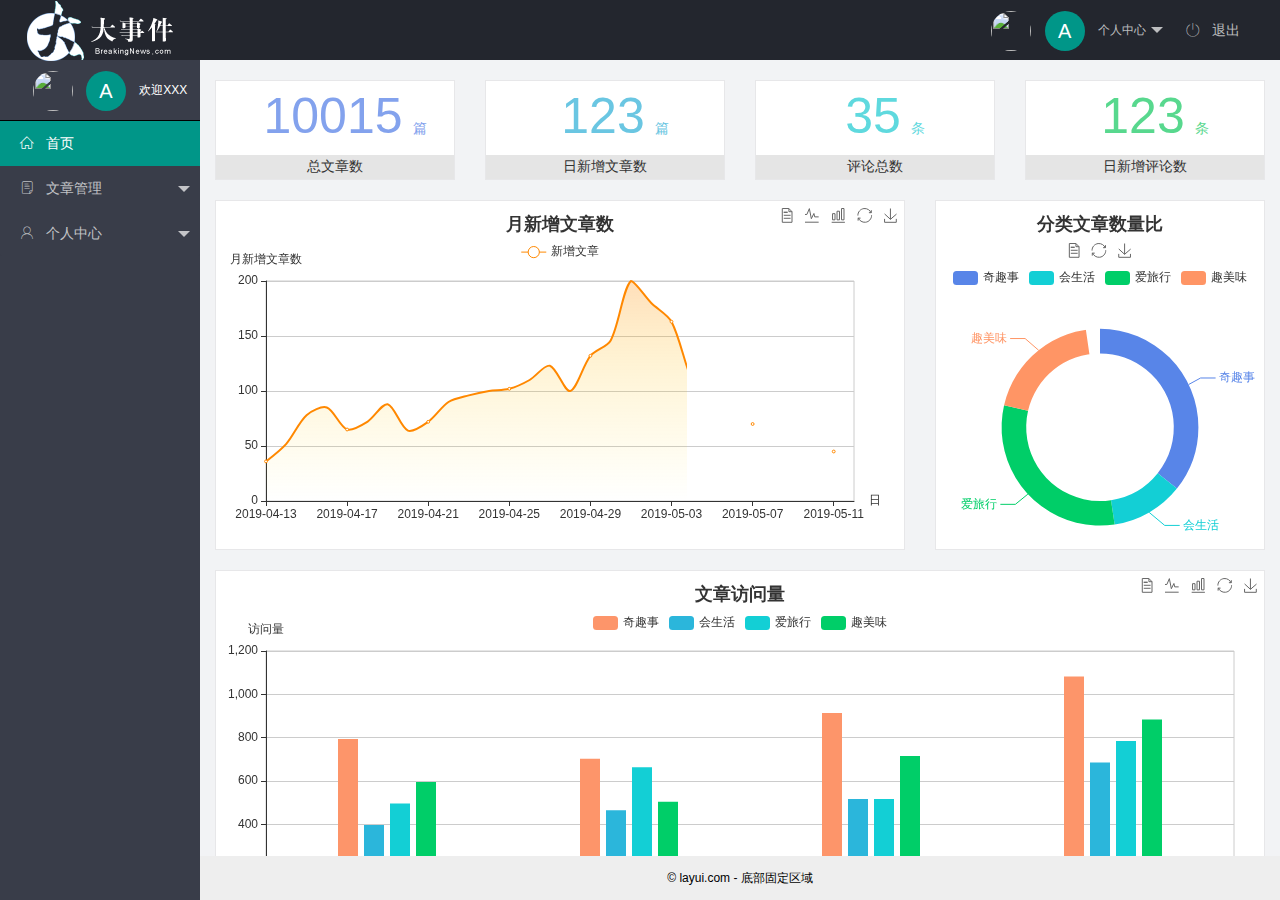
==== commit c480b0b2: "个人中心功能完成" ====
--- a/index.html
+++ b/index.html
@@ -80,9 +80,12 @@
                             个人中心
                         </a>
                         <dl class="layui-nav-child">
-                            <dd><a href="javascript:;"><i class="layui-icon layui-icon-app"></i>基本资料</a></dd>
-                            <dd><a href="javascript:;"><i class="layui-icon layui-icon-app"></i>更换头像</a></dd>
-                            <dd><a href="javascript:;"><i class="layui-icon layui-icon-app"></i>重置密码</a></dd>
+                            <dd><a href="./user/user_info.html" target="fm"><i
+                                        class="layui-icon layui-icon-app"></i>基本资料</a></dd>
+                            <dd><a href="./user/user_avatar.html" target="fm"><i
+                                        class="layui-icon layui-icon-app"></i>更换头像</a></dd>
+                            <dd><a href="./user/user_pwd.html" target="fm"><i
+                                        class="layui-icon layui-icon-app"></i>重置密码</a></dd>
 
                         </dl>
                     </li>
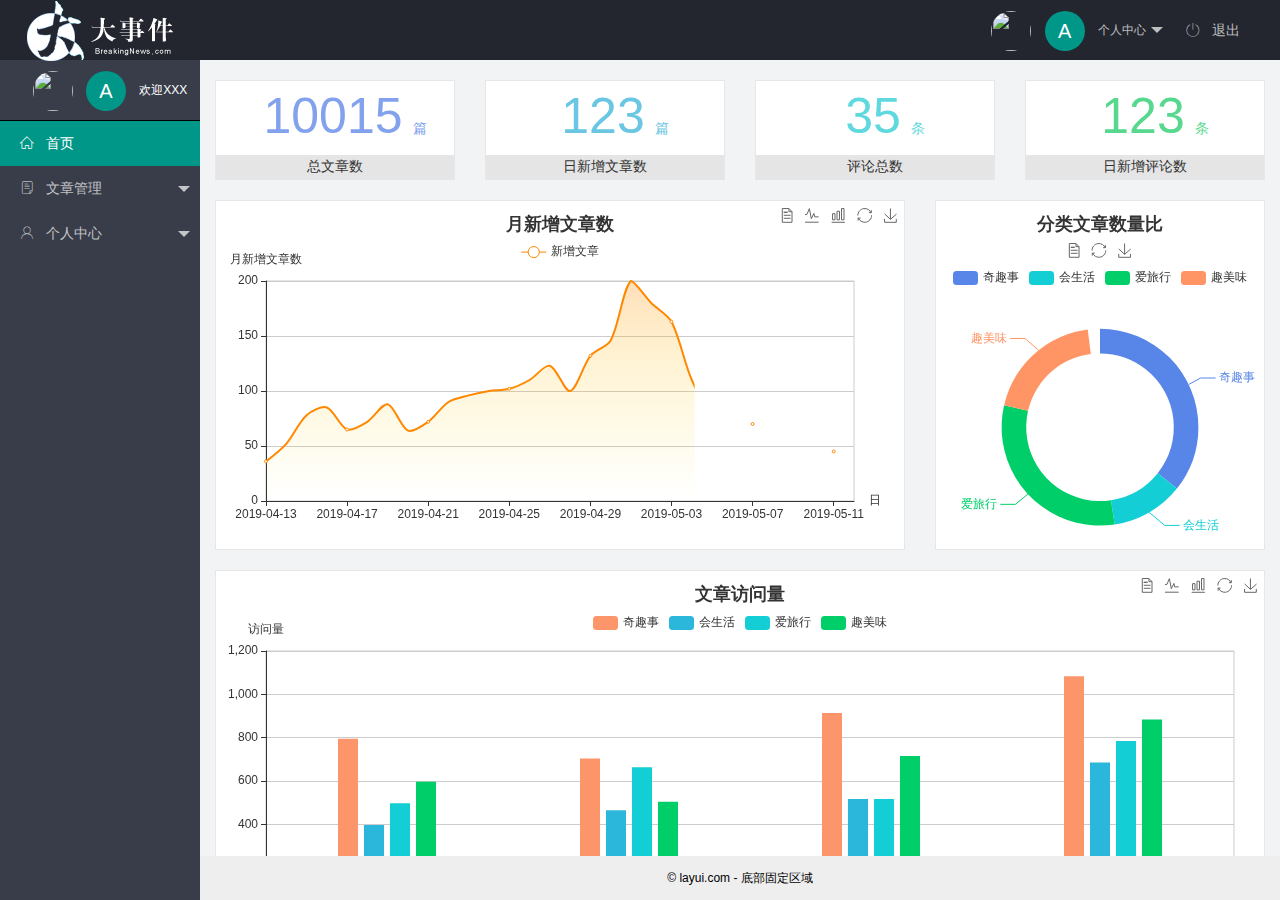
==== commit 189e8db3: "文章管理功能完成" ====
--- a/index.html
+++ b/index.html
@@ -68,9 +68,12 @@
                             文章管理
                         </a>
                         <dl class="layui-nav-child">
-                            <dd><a href="javascript:;"><i class="layui-icon layui-icon-app"></i>文章类别</a></dd>
-                            <dd><a href="javascript:;"><i class="layui-icon layui-icon-app"></i>文章列表</a></dd>
-                            <dd><a href="javascript:;"><i class="layui-icon layui-icon-app"></i>发表文章</a></dd>
+                            <dd><a href="./article/art_cate.html" target="fm"><i
+                                        class="layui-icon layui-icon-app"></i>文章类别</a></dd>
+                            <dd><a id="art_list" href="./article/art_list.html" target="fm"><i
+                                        class="layui-icon layui-icon-app"></i>文章列表</a></dd>
+                            <dd><a href="./article/art_pub.html" target="fm"><i
+                                        class="layui-icon layui-icon-app"></i>发表文章</a></dd>
 
                         </dl>
                     </li>
